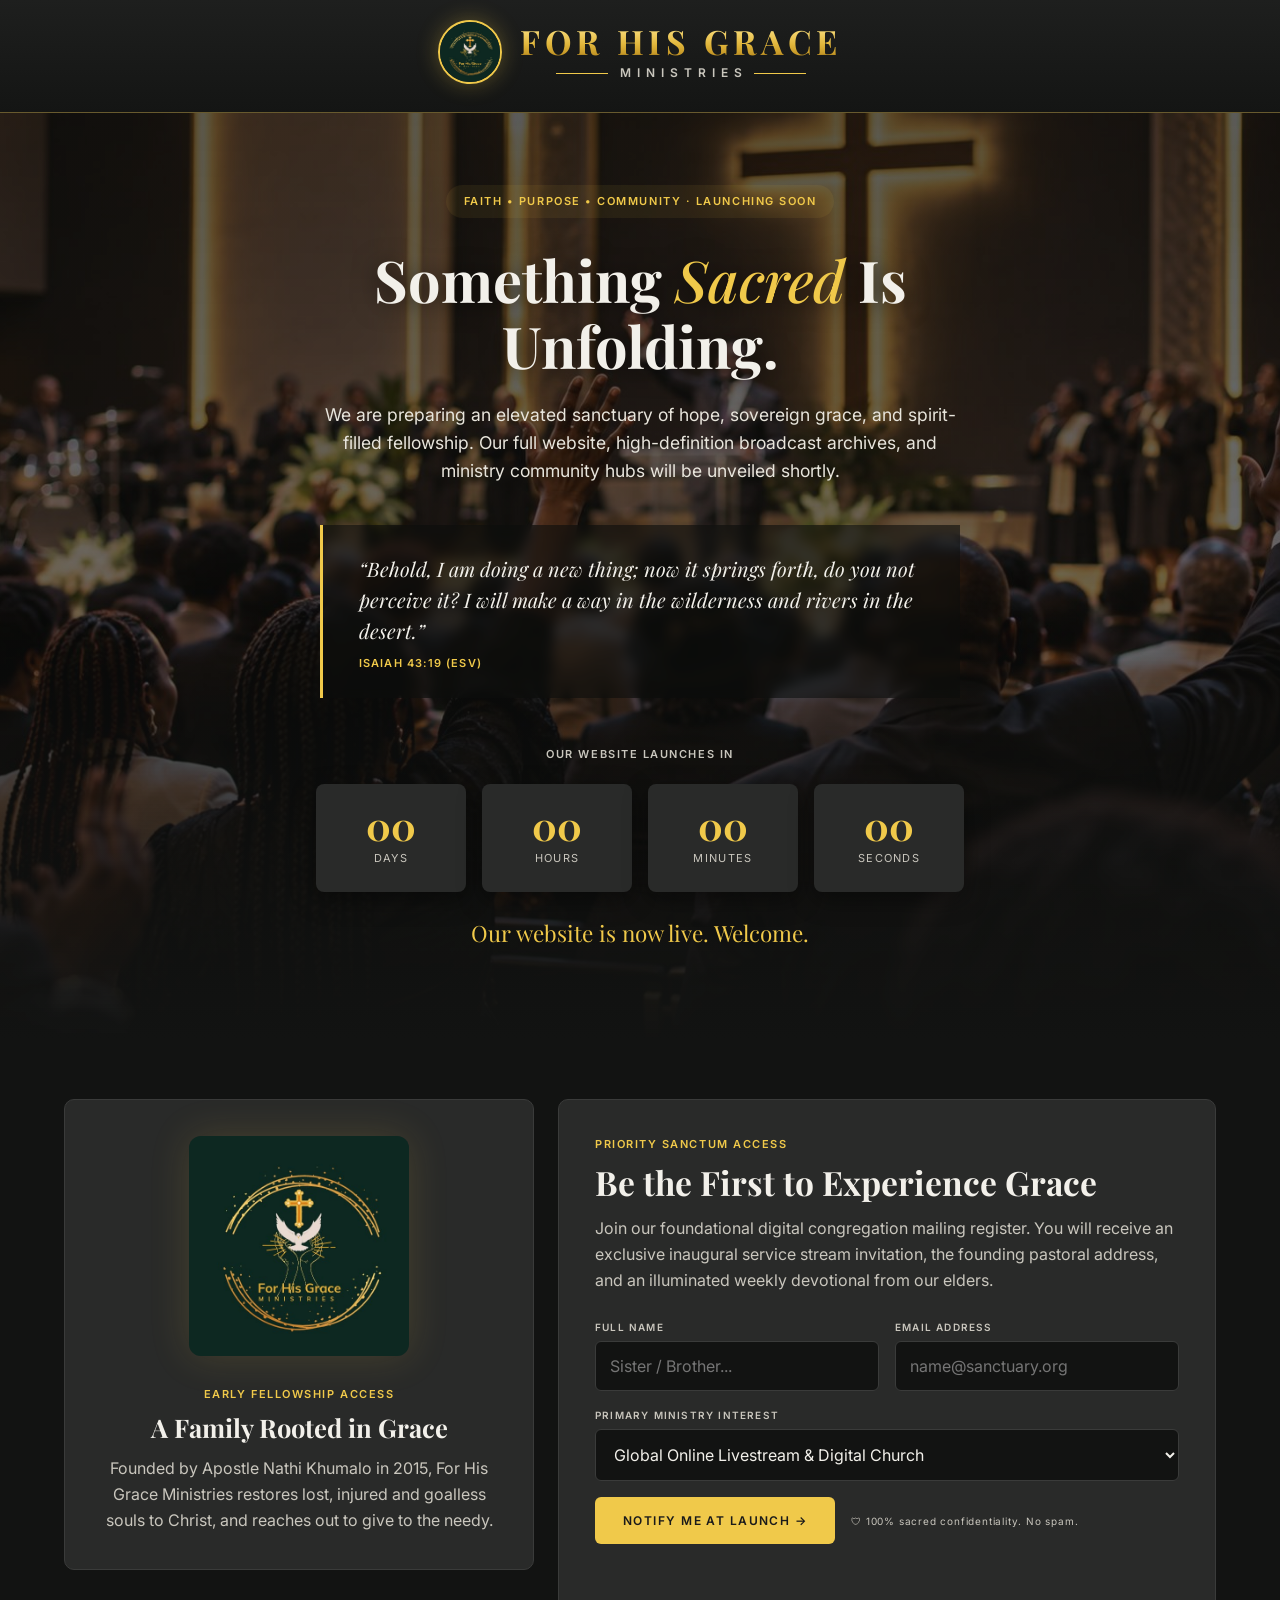
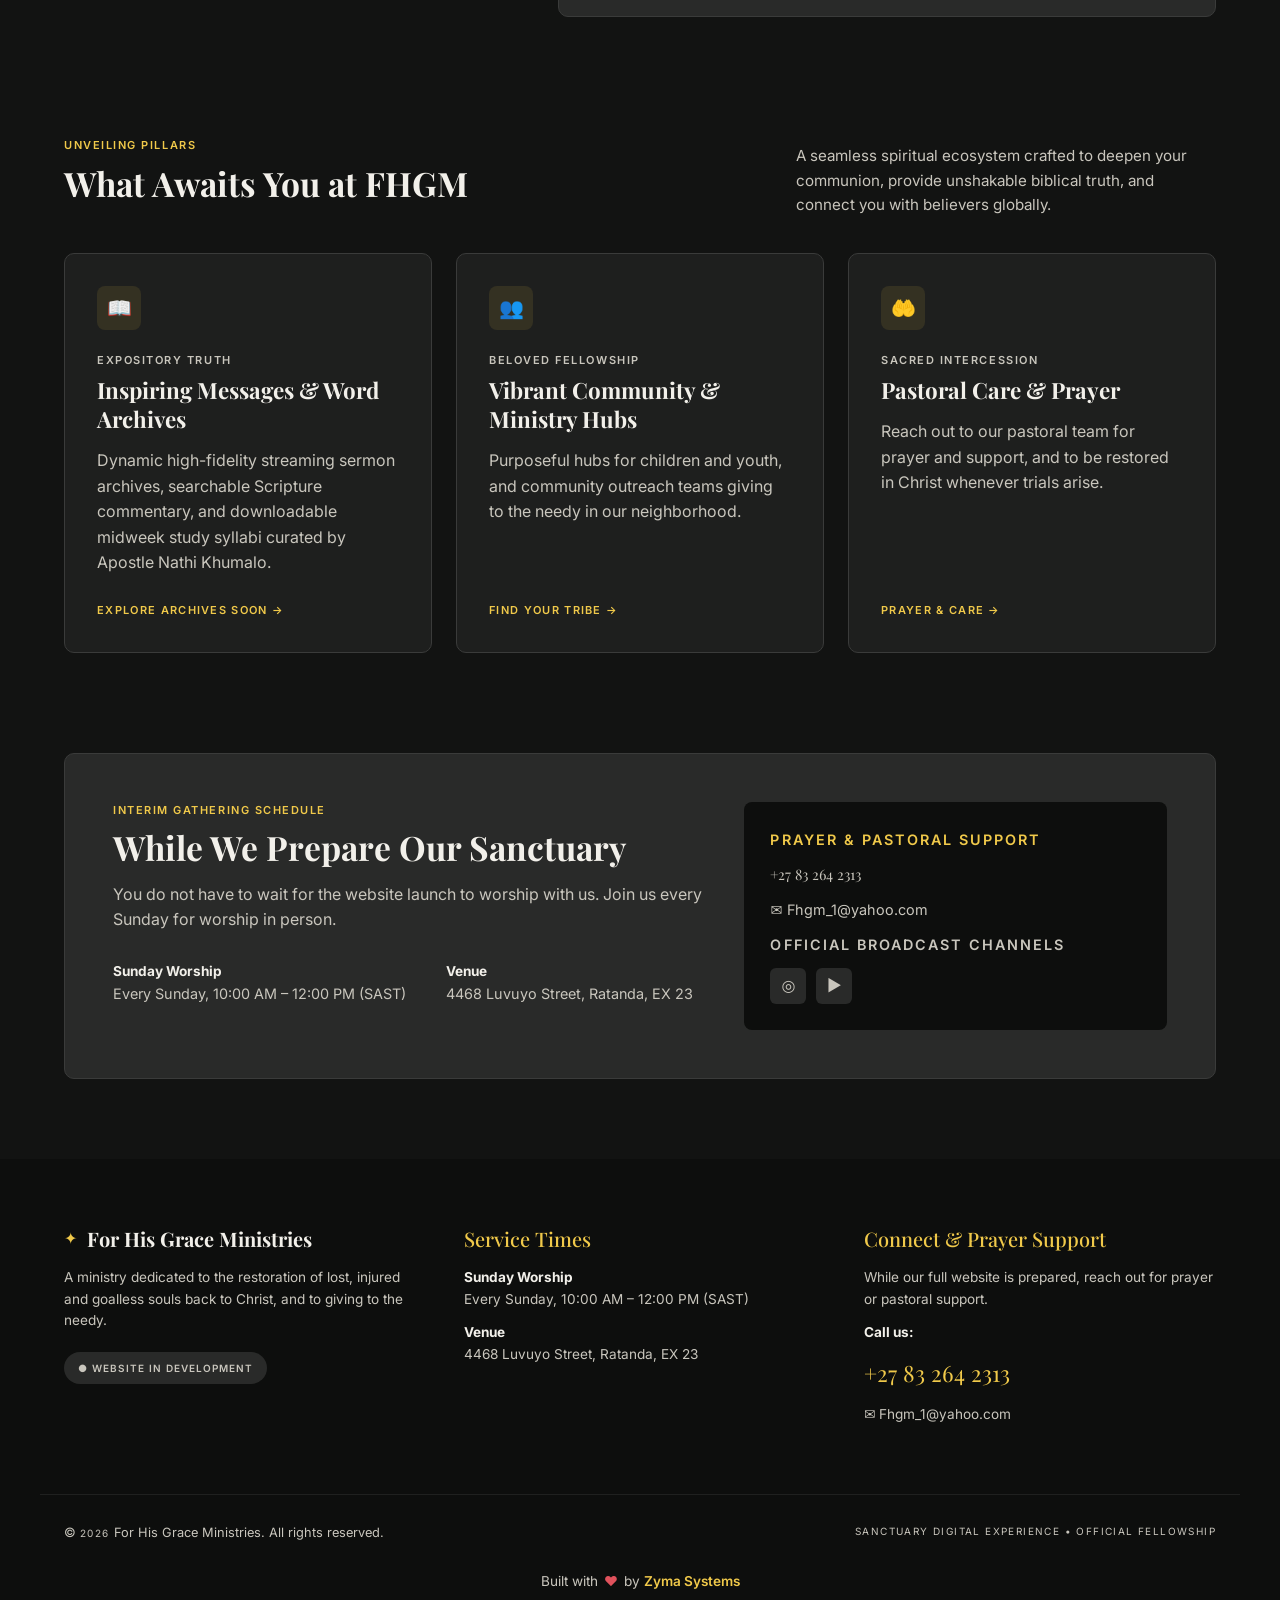
==== index.html @ dc3c29ee "first Commit: Coming Soon Page" ====
<!DOCTYPE html>
<html lang="en">
<head>
<meta charset="UTF-8">
<meta name="viewport" content="width=device-width, initial-scale=1">
<title>For His Grace Ministries | Launching Soon</title>
<link rel="preconnect" href="https://fonts.googleapis.com">
<link rel="preconnect" href="https://fonts.gstatic.com" crossorigin>
<link href="https://fonts.googleapis.com/css2?family=Inter:wght@400;500;600&family=Playfair+Display:ital,wght@0,500;0,700;1,500&display=swap" rel="stylesheet">
<script>document.documentElement.classList.add("js")</script>
<link rel="stylesheet" href="styles.css">
</head>
<body>

<header class="topbar">
  <a class="site-title" href="#" aria-label="For His Grace Ministries">
    <img class="crest" src="FHGM_Logo.jpeg" alt="">
    <span class="title-text">
      <span class="title-main">For His Grace</span>
      <span class="title-sub"><i></i><span>MINISTRIES</span><i></i></span>
    </span>
  </a>
</header>

<section class="hero">
  <div class="hero-inner">
    <p class="badge">FAITH • PURPOSE • COMMUNITY · LAUNCHING SOON</p>
    <div class="hero-main">
      <h1>Something <em>Sacred</em> Is Unfolding.</h1>
      <p class="label">OUR WEBSITE LAUNCHES IN</p>
      <div class="countdown" id="countdown" role="timer" aria-live="off">
      <div class="unit"><b id="days">00</b><span>DAYS</span></div>
      <div class="unit"><b id="hours">00</b><span>HOURS</span></div>
      <div class="unit"><b id="minutes">00</b><span>MINUTES</span></div>
      <div class="unit"><b id="seconds">00</b><span>SECONDS</span></div>
    </div>
      <p class="live-msg" id="liveMsg" hidden>Our website is now live. Welcome.</p>
    </div>
    <div class="hero-more">
      <p class="lead">We are preparing an elevated sanctuary of hope, sovereign grace, and spirit-filled fellowship. Our full website, high-definition broadcast archives, and ministry community hubs will be unveiled shortly.</p>
      <blockquote>
      “Behold, I am doing a new thing; now it springs forth, do you not perceive it? I will make a way in the wilderness and rivers in the desert.”
      <cite>ISAIAH 43:19 (ESV)</cite>
    </blockquote>
    </div>
  </div>
</section>

<main>
  <section class="signup">
    <div class="card logo-card">
      <img src="FHGM_Logo.jpeg" alt="For His Grace Ministries logo">
      <p class="label gold">EARLY FELLOWSHIP ACCESS</p>
      <h2>A Family Rooted in Grace</h2>
      <p>Founded by Apostle Nathi Khumalo in 2015, For His Grace Ministries restores lost, injured and goalless souls to Christ, and reaches out to give to the needy.</p>
    </div>

    <div class="card form-card">
      <p class="label gold">PRIORITY SANCTUM ACCESS</p>
      <h2>Be the First to Experience Grace</h2>
      <p>Join our foundational digital congregation mailing register. You will receive an exclusive inaugural service stream invitation, the founding pastoral address, and an illuminated weekly devotional from our elders.</p>
      <form id="notifyForm">
        <div class="row">
          <label>FULL NAME<input type="text" name="name" placeholder="Sister / Brother..." required></label>
          <label>EMAIL ADDRESS<input type="email" name="email" placeholder="name@sanctuary.org" required></label>
        </div>
        <label>PRIMARY MINISTRY INTEREST
          <select name="interest">
            <option>Global Online Livestream &amp; Digital Church</option>
            <option>Sermon &amp; Word Archives</option>
            <option>Community &amp; Ministry Hubs</option>
            <option>Pastoral Care &amp; Prayer</option>
          </select>
        </label>
        <div class="row actions">
          <button type="submit" class="btn">NOTIFY ME AT LAUNCH →</button>
          <small>🛡 100% sacred confidentiality. No spam.</small>
        </div>
        <p class="form-msg" id="formMsg" role="status"></p>
      </form>
    </div>
  </section>

  <section class="pillars">
    <div class="pillars-head">
      <div>
        <p class="label gold">UNVEILING PILLARS</p>
        <h2>What Awaits You at FHGM</h2>
      </div>
      <p>A seamless spiritual ecosystem crafted to deepen your communion, provide unshakable biblical truth, and connect you with believers globally.</p>
    </div>
    <div class="grid">
      <article class="card">
        <span class="icon">📖</span>
        <p class="label">EXPOSITORY TRUTH</p>
        <h3>Inspiring Messages &amp; Word Archives</h3>
        <p>Dynamic high-fidelity streaming sermon archives, searchable Scripture commentary, and downloadable midweek study syllabi curated by Apostle Nathi Khumalo.</p>
        <a href="#">EXPLORE ARCHIVES SOON →</a>
      </article>
      <article class="card">
        <span class="icon">👥</span>
        <p class="label">BELOVED FELLOWSHIP</p>
        <h3>Vibrant Community &amp; Ministry Hubs</h3>
        <p>Purposeful hubs for children and youth, and community outreach teams giving to the needy in our neighborhood.</p>
        <a href="#">FIND YOUR TRIBE →</a>
      </article>
      <article class="card">
        <span class="icon">🤲</span>
        <p class="label">SACRED INTERCESSION</p>
        <h3>Pastoral Care &amp; Prayer</h3>
        <p>Reach out to our pastoral team for prayer and support, and to be restored in Christ whenever trials arise.</p>
        <a href="#">PRAYER &amp; CARE →</a>
      </article>
    </div>
  </section>

  <section class="schedule card">
    <div>
      <p class="label gold">INTERIM GATHERING SCHEDULE</p>
      <h2>While We Prepare Our Sanctuary</h2>
      <p>You do not have to wait for the website launch to worship with us. Join us every Sunday for worship in person.</p>
      <div class="times">
        <p><strong>Sunday Worship</strong><br>Every Sunday, 10:00 AM – 12:00 PM (SAST)</p>
        <p><strong>Venue</strong><br>4468 Luvuyo Street, Ratanda, EX 23</p>
      </div>
    </div>
    <aside class="urgent">
      <p class="label gold">PRAYER &amp; PASTORAL SUPPORT</p>
      <p class="phone"><a href="tel:+27832642313">+27 83 264 2313</a></p>
      <p>✉ <a href="mailto:Fhgm_1@yahoo.com">Fhgm_1@yahoo.com</a></p>
      <p class="label">OFFICIAL BROADCAST CHANNELS</p>
      <div class="socials"><a href="https://www.instagram.com/forhisgrace_ministries" target="_blank" rel="noopener" aria-label="Instagram: Forhisgrace_ministries">◎</a><a href="https://www.youtube.com/@ForHisGraceMinistries" target="_blank" rel="noopener" aria-label="YouTube: @ForHisGraceMinistries">▶</a></div>
    </aside>
  </section>
</main>

<footer>
  <div class="foot-grid">
    <div>
      <a class="brand" href="#">✦ <span>For His Grace Ministries</span></a>
      <p>A ministry dedicated to the restoration of lost, injured and goalless souls back to Christ, and to giving to the needy.</p>
      <span class="pill">● WEBSITE IN DEVELOPMENT</span>
    </div>
    <div>
      <h4>Service Times</h4>
      <p><strong>Sunday Worship</strong><br>Every Sunday, 10:00 AM – 12:00 PM (SAST)</p>
      <p><strong>Venue</strong><br>4468 Luvuyo Street, Ratanda, EX 23</p>
    </div>
    <div>
      <h4>Connect &amp; Prayer Support</h4>
      <p>While our full website is prepared, reach out for prayer or pastoral support.</p>
      <p><strong>Call us:</strong></p>
      <p class="phone sm"><a href="tel:+27832642313">+27 83 264 2313</a></p>
      <p>✉ <a href="mailto:Fhgm_1@yahoo.com">Fhgm_1@yahoo.com</a></p>
    </div>
  </div>
  <div class="foot-bottom">
    <span>© <span id="year">2026</span> For His Grace Ministries. All rights reserved.</span>
    <span>SANCTUARY DIGITAL EXPERIENCE • OFFICIAL FELLOWSHIP</span>
  </div>
  <p class="foot-credit">Built with <span class="heart" role="img" aria-label="love">♥</span> by <a href="https://zyma.co.za" target="_blank" rel="noopener">Zyma Systems</a></p>
</footer>

<script src="script.js"></script>
</body>
</html>
---- styles.css ----
:root{
  --bg:#121312; --bg-deep:#0d0e0d; --card:#292a29; --line:#3a3b3a;
  --gold:#f0c94a; --text:#f2f0ea; --muted:#c9c6bd;
  --serif:"Playfair Display",Georgia,serif; --sans:Inter,system-ui,sans-serif;
}
*{box-sizing:border-box;margin:0;padding:0}
html{scroll-behavior:smooth;-webkit-text-size-adjust:100%}
body{background:var(--bg);color:var(--text);font-family:var(--sans);line-height:1.6;font-size:16px}
a{color:inherit;text-decoration:none}
h1,h2,h3,h4,.phone,.brand span,.countdown b{font-family:var(--serif)}
main,.foot-grid,.foot-bottom{max-width:1200px;margin:0 auto;padding-inline:24px}

.label{font-size:11px;letter-spacing:.14em;font-weight:600;color:var(--muted);text-transform:uppercase}
.label.gold{color:var(--gold)}

/* top bar */
.topbar{background:linear-gradient(#1e1f1e,#141514);padding:20px 16px;text-align:center;border-bottom:1px solid rgba(240,201,74,.35);box-shadow:0 10px 30px rgba(0,0,0,.35)}
.site-title{display:inline-flex;align-items:center;gap:18px}
.crest{width:64px;height:64px;border-radius:50%;object-fit:cover;border:2px solid var(--gold);box-shadow:0 0 22px rgba(240,201,74,.3)}
.title-text{display:flex;flex-direction:column;align-items:center;line-height:1}
.title-main{font-family:var(--serif);font-weight:700;font-size:clamp(1.25rem,4.6vw,2.1rem);letter-spacing:.14em;text-transform:uppercase;background:linear-gradient(180deg,#ffe58a,#e0b53a 60%,#b98a1e);-webkit-background-clip:text;background-clip:text;color:transparent}
.title-sub{display:flex;align-items:center;gap:12px;margin-top:9px;font-size:clamp(.6rem,2vw,.75rem);letter-spacing:.5em;font-weight:600;color:var(--muted)}
.title-sub span{margin-right:-.5em}
.title-sub i{display:block;width:clamp(18px,6vw,52px);height:1px;background:var(--gold)}
@media(max-width:400px){.crest{width:48px;height:48px}.site-title{gap:12px}}
.brand{display:inline-flex;align-items:center;gap:10px;color:var(--gold)}
.brand span{color:var(--text);font-size:20px;font-weight:700}
.brand small{font-size:10px;letter-spacing:.2em;color:var(--muted);margin-left:-4px;align-self:flex-end}

/* hero */
.hero{background:linear-gradient(180deg,rgba(13,14,13,.68) 0%,rgba(13,14,13,.6) 55%,var(--bg) 100%),url("Hero.jpg") center 30%/cover no-repeat;text-align:center}
.hero-inner{max-width:820px;margin:0 auto;padding:72px 24px 88px}
.badge{display:inline-block;font-size:11px;letter-spacing:.14em;font-weight:600;color:var(--gold);background:rgba(240,201,74,.07);padding:8px 18px;border-radius:99px}
h1{text-shadow:0 2px 24px rgba(0,0,0,.6);font-size:clamp(2.2rem,6vw,3.6rem);line-height:1.15;margin:28px 0 22px;font-weight:700}
h1 em{color:var(--gold);font-weight:500}
.lead{color:#e8e5dc;font-size:1.1rem;max-width:640px;margin:0 auto 40px}
blockquote{text-align:left;border-left:3px solid var(--gold);background:rgba(13,14,13,.6);backdrop-filter:blur(6px);padding:28px 36px;margin:0 auto 48px;font-family:var(--serif);font-style:italic;font-size:1.25rem;line-height:1.55;max-width:640px}
blockquote cite{display:block;margin-top:10px;font:600 11px var(--sans);letter-spacing:.1em;color:var(--gold)}

/* countdown */
.countdown{display:flex;justify-content:center;gap:16px;margin-top:20px;flex-wrap:wrap}
.unit{background:var(--card);border-radius:8px;width:150px;padding:22px 10px;box-shadow:0 8px 24px rgba(0,0,0,.4)}
.unit b{display:block;font-size:2.4rem;color:var(--gold);line-height:1;font-variant-numeric:tabular-nums}
.unit span{font-size:11px;letter-spacing:.12em;color:var(--muted)}
.live-msg{margin-top:24px;color:var(--gold);font-family:var(--serif);font-size:1.4rem}

/* cards */
.card{background:var(--card);border:1px solid var(--line);border-radius:10px;padding:36px}
h2{font-size:clamp(1.6rem,3.5vw,2.1rem);line-height:1.2;margin:8px 0 14px;font-weight:700}
h3{font-size:1.4rem;line-height:1.3;margin:6px 0 14px;font-weight:700}
.card p:not(.label){color:var(--muted)}

/* signup */
.signup{display:grid;grid-template-columns:5fr 7fr;gap:24px;padding:60px 0;align-items:start}
.logo-card{text-align:center}
.logo-card img{width:220px;max-width:70%;border-radius:12px;box-shadow:0 0 40px rgba(240,201,74,.15);margin-bottom:22px}
.logo-card h2{font-size:1.6rem}
form{margin-top:26px;display:grid;gap:16px}
.row{display:grid;grid-template-columns:1fr 1fr;gap:16px}
form label{font-size:10px;letter-spacing:.12em;color:var(--muted);font-weight:600;display:grid;gap:6px}
input,select{background:#121312;color:var(--text);border:1px solid var(--line);border-radius:6px;padding:14px;font:400 16px var(--sans);width:100%;min-height:48px}
input:focus,select:focus,.btn:focus-visible,a:focus-visible{outline:2px solid var(--gold);outline-offset:2px}
.actions{grid-template-columns:auto 1fr;align-items:center}
.btn{background:var(--gold);color:#1a1a1a;border:0;border-radius:6px;padding:16px 28px;font:600 12px var(--sans);letter-spacing:.12em;cursor:pointer;transition:filter .2s}
.btn:hover{filter:brightness(1.08)}
.actions small{font-size:10px;letter-spacing:.08em;color:var(--muted)}
.form-msg{min-height:1.4em;color:var(--gold)!important;font-size:.9rem}

/* pillars */
.pillars{padding:60px 0}
.pillars-head{display:flex;justify-content:space-between;gap:40px;align-items:end;margin-bottom:36px}
.pillars-head p:last-child{max-width:420px;color:var(--muted);font-size:.95rem}
.grid{display:grid;grid-template-columns:repeat(3,1fr);gap:24px}
.grid .card{display:flex;flex-direction:column;background:#1e1f1e;padding:32px}
.icon{width:44px;height:44px;display:grid;place-items:center;background:rgba(240,201,74,.1);border-radius:8px;margin-bottom:22px;font-size:20px}
.grid p:not(.label){flex:1;margin-bottom:26px}
.grid a{font-size:11px;letter-spacing:.12em;font-weight:600;color:var(--gold)}
.grid a:hover{text-decoration:underline}

/* schedule */
.schedule{display:grid;grid-template-columns:1.4fr 1fr;gap:40px;margin:40px auto 80px;padding:48px}
.times{display:flex;gap:40px;margin-top:26px;flex-wrap:wrap;font-size:.9rem}
.times strong{color:var(--text);font-size:.85rem}
.urgent{background:var(--bg-deep);border-radius:8px;padding:26px}
.phone{font-size:1.5rem;color:var(--text);margin:10px 0 6px}
.phone.sm{font-size:1.4rem;color:var(--gold)}
.urgent p{color:var(--muted);font-size:.9rem;margin-bottom:12px}
.socials{display:flex;gap:10px}
.socials a,.socials{color:var(--muted)}
.socials a{width:36px;height:36px;display:grid;place-items:center;background:var(--card);border-radius:6px;transition:color .2s}
.socials a:hover{color:var(--gold)}

/* footer */
footer{background:var(--bg-deep);padding-top:64px}
.foot-grid{display:grid;grid-template-columns:1fr 1fr 1fr;gap:48px}
.foot-grid p{color:var(--muted);font-size:.85rem;margin:12px 0}
.foot-grid strong{color:var(--text)}
.foot-grid h4{color:var(--gold);font-size:1.25rem;font-weight:500}
.pill{display:inline-block;font-size:10px;letter-spacing:.1em;font-weight:600;color:var(--muted);background:var(--card);padding:8px 14px;border-radius:99px;margin-top:8px}
.foot-bottom{display:flex;justify-content:space-between;gap:16px;flex-wrap:wrap;margin-top:56px;padding-block:28px;border-top:1px solid #1f201f;font-size:.8rem;color:var(--muted)}
.foot-bottom span:last-child{font-size:10px;letter-spacing:.14em}

/* responsive */
@media(max-width:900px){
  .signup,.schedule,.foot-grid,.grid{grid-template-columns:1fr}
  .pillars-head{flex-direction:column;align-items:start;gap:14px}
}
@media(max-width:560px){
  .row,.actions{grid-template-columns:1fr}
  .unit{width:calc(50% - 8px)}
  .card,.schedule{padding:24px}
  blockquote{padding:22px}
}
@media(prefers-reduced-motion:reduce){html{scroll-behavior:auto}*{transition:none!important}}

/* footer credit */
.foot-credit{max-width:1200px;margin:0 auto;padding:0 24px 28px;text-align:center;font-size:.85rem;color:var(--muted)}
.foot-credit .heart{color:#e0525c;margin:0 2px}
.foot-credit a{color:var(--gold);font-weight:600;border-bottom:1px solid transparent;transition:border-color .2s}
.foot-credit a:hover{border-bottom-color:var(--gold)}

/* ---- Hero layout: desktop keeps original order via flex order ---- */
.hero-inner{display:flex;flex-direction:column;align-items:center}
.hero-main,.hero-more{display:contents}
.hero .badge{order:1}.hero h1{order:2}.hero .lead{order:3}.hero blockquote{order:4}
.hero .label{order:5}.hero .countdown{order:6}.hero .live-msg{order:7}
.hero blockquote,.hero .countdown{width:100%}

/* ---- Mobile: simplified, less cluttered ---- */
@media(max-width:600px){
  body{font-size:15.5px}
  main,.foot-grid,.foot-bottom{padding-inline:20px}
  .topbar{padding:14px 12px}

  /* hero: title, one short paragraph, countdown */
  .hero{background:linear-gradient(180deg,rgba(13,14,13,.78),rgba(13,14,13,.7) 60%,var(--bg)),url("Hero.jpg") center/cover no-repeat}
  /* first screen = title + countdown; verse and the rest appear on scroll */
  .hero-inner{display:block;padding:0 20px 56px}
  .hero-main{display:flex;flex-direction:column;align-items:center;justify-content:center;min-height:calc(100vh - 80px);min-height:calc(100svh - 80px);padding:24px 0}
  .hero-main::after{order:10;content:"Scroll down \2193";margin-top:44px;font-size:11px;letter-spacing:.14em;text-transform:uppercase;color:var(--muted)}
  .hero-more{display:block;padding-top:8px}
  blockquote{background:none;backdrop-filter:none;padding:4px 0 4px 18px;font-size:1.1rem;margin:0 auto}
  .badge{display:none}
  h1{font-size:2.1rem;margin:0 0 16px}
  .lead{font-size:1rem;margin:0 auto 28px}
  .countdown{display:grid;grid-template-columns:repeat(4,1fr);gap:8px;margin-top:14px}
  .unit{width:auto;padding:16px 2px;box-shadow:none}
  .unit b{font-size:1.75rem}
  .unit span{font-size:9px;letter-spacing:.06em}

  /* sign-up: just the form (logo is already in the header) */
  .signup{padding:48px 0 32px}
  .logo-card,.form-card>.label,.form-card>p{display:none}
  .form-card{padding:24px}
  .form-card h2{margin-top:0}
  form{margin-top:16px}
  .btn{width:100%;min-height:50px}
  .actions small{text-align:center}

  /* pillars: heading + short text only */
  .pillars{padding:32px 0}
  .pillars-head{margin-bottom:24px}
  .pillars-head p:last-child{display:none}
  .grid{gap:12px}
  .grid .card{padding:22px}
  .grid .label,.grid a,.icon{display:none}
  .grid h3{margin-top:0;font-size:1.2rem}
  .grid p:not(.label){margin-bottom:0;font-size:.95rem}

  /* schedule: times and contact only */
  .schedule{padding:24px;gap:24px;margin:16px auto 48px}
  .schedule>div>.label,.schedule>div>p,.urgent .label:not(.gold){display:none}
  .schedule h2{margin-top:0}
  .times{flex-direction:column;gap:14px;margin-top:8px}
  .urgent{padding:20px}
  .urgent a{overflow-wrap:anywhere}
  .socials a{width:44px;height:44px}

  /* footer: same content as desktop, stacked */
  footer{padding-top:36px}
  .foot-grid{gap:20px}
  .foot-bottom{flex-direction:column;text-align:center;margin-top:24px;padding-block:20px}
  .foot-bottom span:last-child{font-size:9px}
  .foot-credit{padding:0 20px 24px}
}

/* ---- Motion ---- */
@keyframes fadeIn{from{opacity:0}to{opacity:1}}
@keyframes fadeUp{from{opacity:0;transform:translateY(20px)}to{opacity:1;transform:none}}
@keyframes fadeDown{from{opacity:0;transform:translateY(-14px)}to{opacity:1;transform:none}}
@keyframes tick{from{opacity:.35;transform:translateY(-5px)}to{opacity:1;transform:none}}
@keyframes cue{0%,100%{opacity:.45}50%{opacity:1}}

/* on open: header drops in, photo fades up, then title, label and countdown arrive in sequence */
.topbar{animation:fadeDown .8s cubic-bezier(.2,.7,.2,1) both}
.hero{animation:fadeIn 1.4s ease both}
.hero .badge{animation:fadeUp .8s .15s cubic-bezier(.2,.7,.2,1) both}
.hero h1{animation:fadeUp .9s .3s cubic-bezier(.2,.7,.2,1) both}
.hero .label{animation:fadeUp .9s .5s cubic-bezier(.2,.7,.2,1) both}
.unit{animation:fadeUp .8s both cubic-bezier(.2,.7,.2,1)}
.unit:nth-child(1){animation-delay:.7s}
.unit:nth-child(2){animation-delay:.8s}
.unit:nth-child(3){animation-delay:.9s}
.unit:nth-child(4){animation-delay:1s}
.hero-main::after{animation:fadeIn 1s 1.6s both,cue 2.4s 2.6s ease-in-out infinite}
.unit b.tick{animation:tick .35s ease}

/* scroll reveal (classes added by script.js) */
.js .reveal{opacity:0;transform:translateY(28px);transition:opacity .9s ease,transform .9s cubic-bezier(.2,.7,.2,1)}
.js .reveal.in{opacity:1;transform:none}

/* hover and focus feedback */
.card{transition:transform .35s ease,border-color .35s ease,box-shadow .35s ease}
.btn{transition:filter .2s,transform .25s ease,box-shadow .25s ease}
.btn:hover{transform:translateY(-2px);box-shadow:0 10px 24px rgba(240,201,74,.25)}
.btn:active{transform:translateY(0)}
input,select{transition:border-color .25s,box-shadow .25s}
input:focus,select:focus{border-color:var(--gold);box-shadow:0 0 0 3px rgba(240,201,74,.15)}
.socials a{transition:color .2s,transform .25s ease}
.socials a:hover{transform:translateY(-2px)}
.grid a{transition:letter-spacing .25s ease}
@media(hover:hover){
  .grid .card:hover{transform:translateY(-5px);border-color:rgba(240,201,74,.45);box-shadow:0 16px 36px rgba(0,0,0,.45)}
  .grid a:hover{letter-spacing:.16em;text-decoration:none}
}

@media(prefers-reduced-motion:reduce){
  *,*::before,*::after{animation:none!important;transition:none!important}
  .js .reveal{opacity:1;transform:none}
}
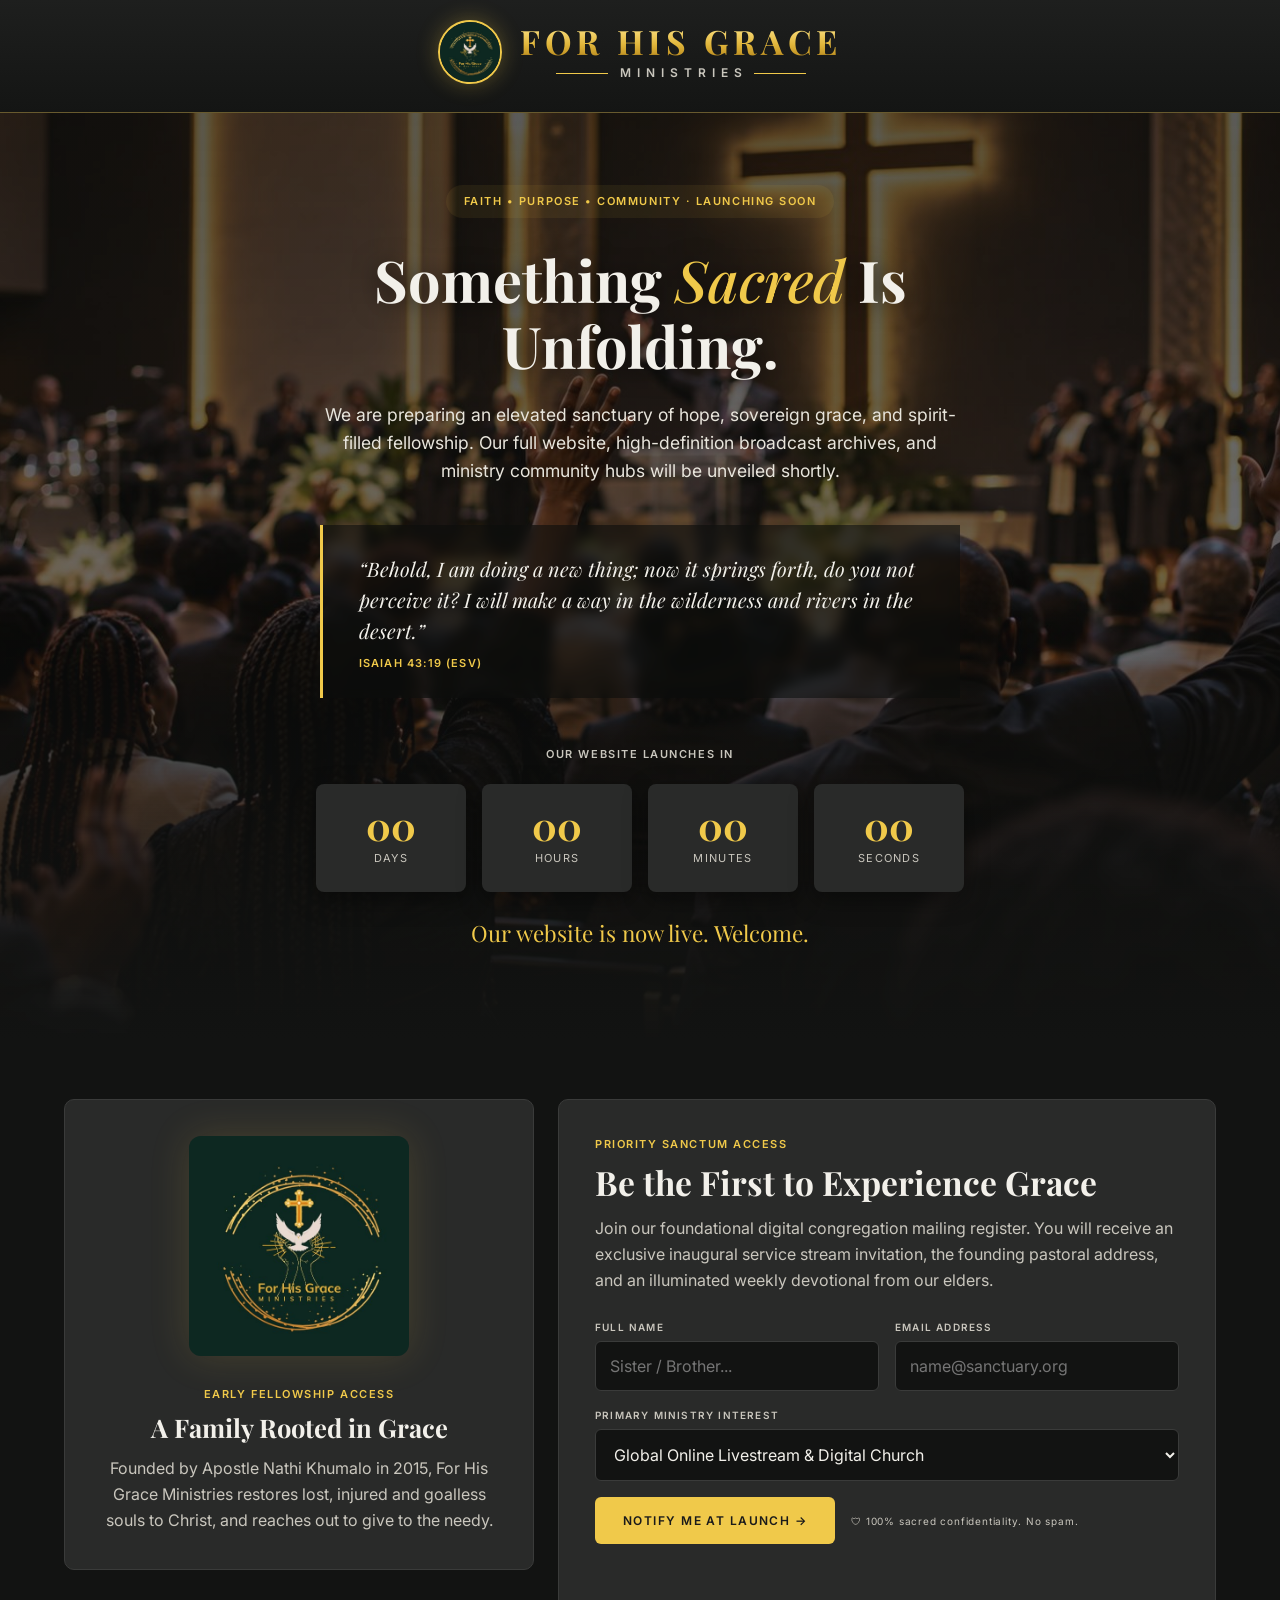
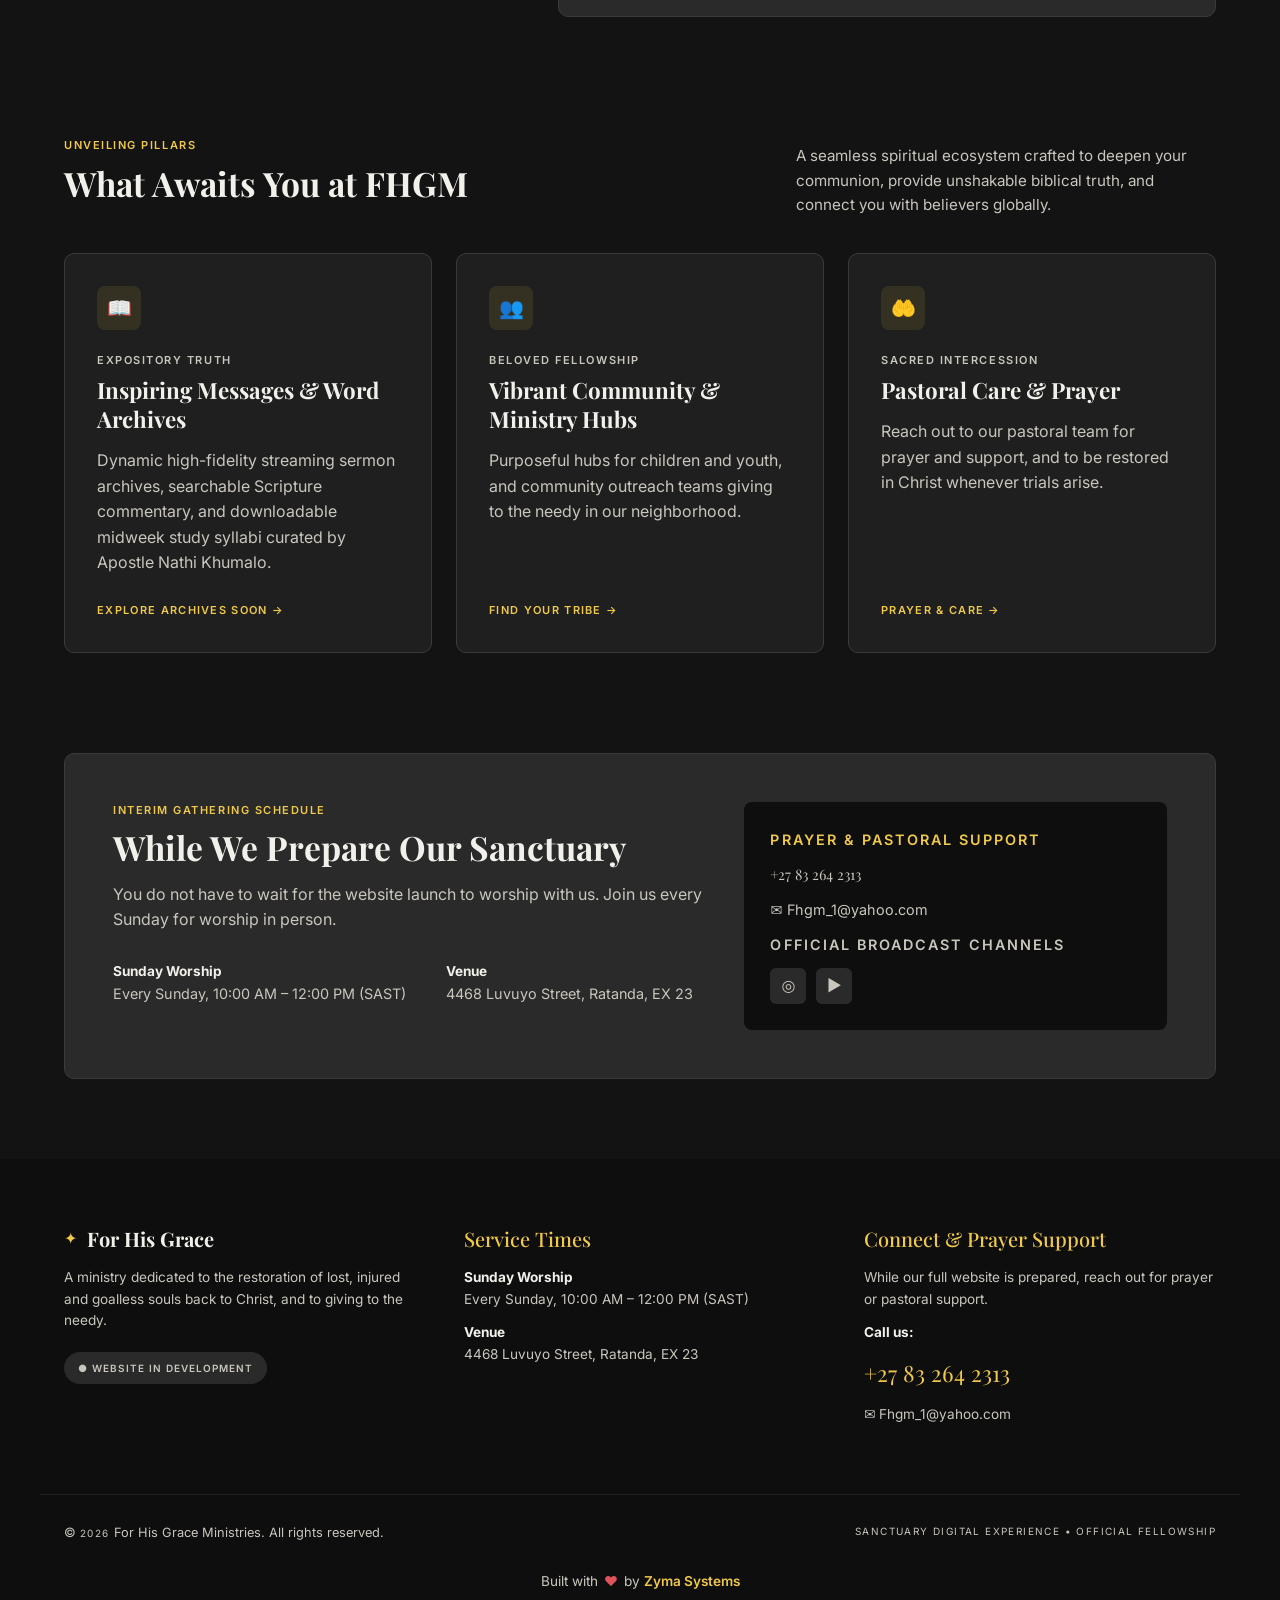
==== commit 212e3d3c: "favicons" ====
--- a/index.html
+++ b/index.html
@@ -4,6 +4,29 @@
 <meta charset="UTF-8">
 <meta name="viewport" content="width=device-width, initial-scale=1">
 <title>For His Grace Ministries | Launching Soon</title>
+<meta name="description" content="Join us every Sunday, 10:00 AM – 12:00 PM at 4468 Luvuyo Street, Ratanda. Our new website is launching soon.">
+<meta name="theme-color" content="#121312">
+
+<!-- Browser tab icon -->
+<link rel="icon" type="image/png" sizes="32x32" href="favicon-32.png">
+<link rel="icon" type="image/png" sizes="192x192" href="favicon-192.png">
+<link rel="apple-touch-icon" href="apple-touch-icon.png">
+
+<!-- Link preview (WhatsApp, Facebook, LinkedIn, etc.) -->
+<meta property="og:title" content="For His Grace Ministries | Launching Soon">
+<meta property="og:description" content="Join us every Sunday, 10:00 AM – 12:00 PM at 4468 Luvuyo Street, Ratanda. Our new website is launching soon.">
+<meta property="og:image" content="https://fhgm.co.za/og-image.jpg">
+<meta property="og:image:width" content="1200">
+<meta property="og:image:height" content="630">
+<meta property="og:image:alt" content="For His Grace Ministries logo">
+<meta property="og:url" content="https://fhgm.co.za/">
+<meta property="og:type" content="website">
+<link rel="canonical" href="https://fhgm.co.za/">
+
+<meta name="twitter:card" content="summary_large_image">
+<meta name="twitter:title" content="For His Grace Ministries | Launching Soon">
+<meta name="twitter:description" content="Join us every Sunday, 10:00 AM – 12:00 PM at 4468 Luvuyo Street, Ratanda. Our new website is launching soon.">
+<meta name="twitter:image" content="https://fhgm.co.za/og-image.jpg">
 <link rel="preconnect" href="https://fonts.googleapis.com">
 <link rel="preconnect" href="https://fonts.gstatic.com" crossorigin>
 <link href="https://fonts.googleapis.com/css2?family=Inter:wght@400;500;600&family=Playfair+Display:ital,wght@0,500;0,700;1,500&display=swap" rel="stylesheet">
@@ -137,7 +160,7 @@
 <footer>
   <div class="foot-grid">
     <div>
-      <a class="brand" href="#">✦ <span>For His Grace Ministries</span></a>
+      <a class="brand" href="#">✦ <span>For His Grace</span></a>
       <p>A ministry dedicated to the restoration of lost, injured and goalless souls back to Christ, and to giving to the needy.</p>
       <span class="pill">● WEBSITE IN DEVELOPMENT</span>
     </div>
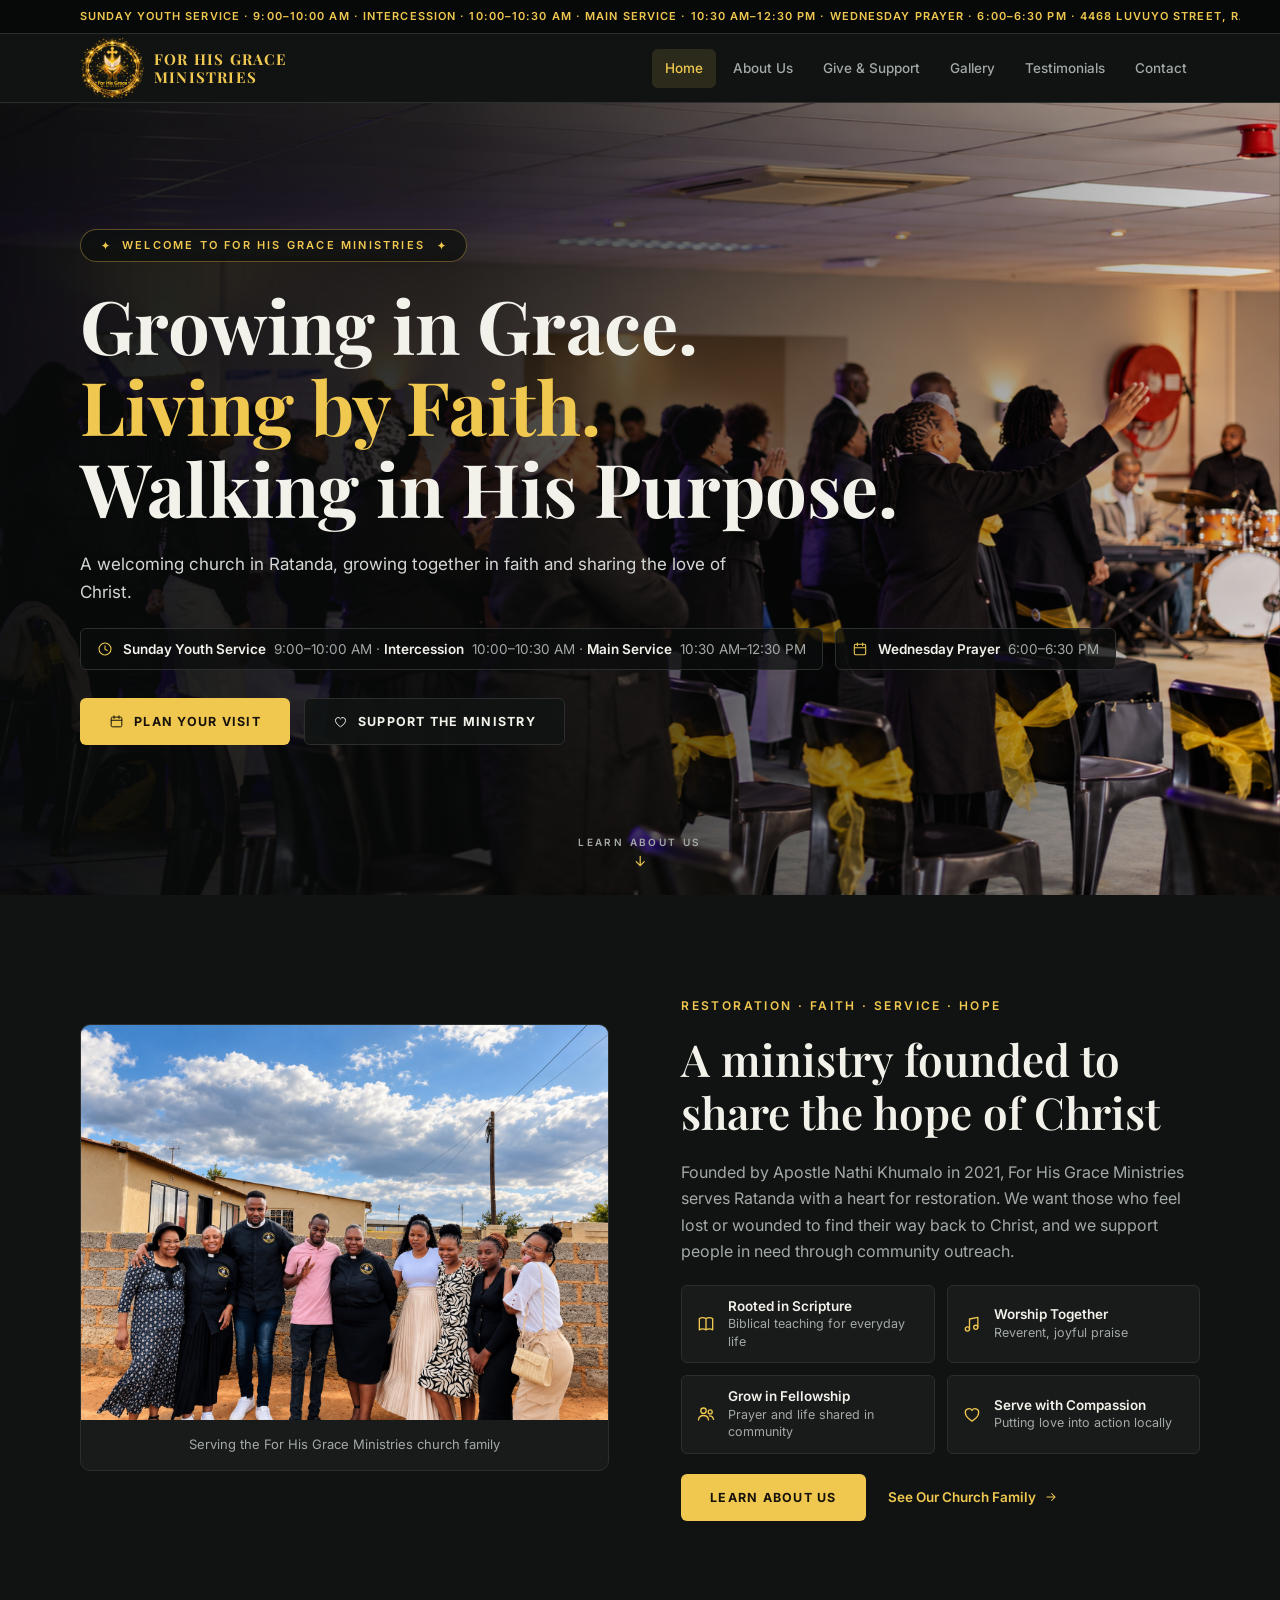
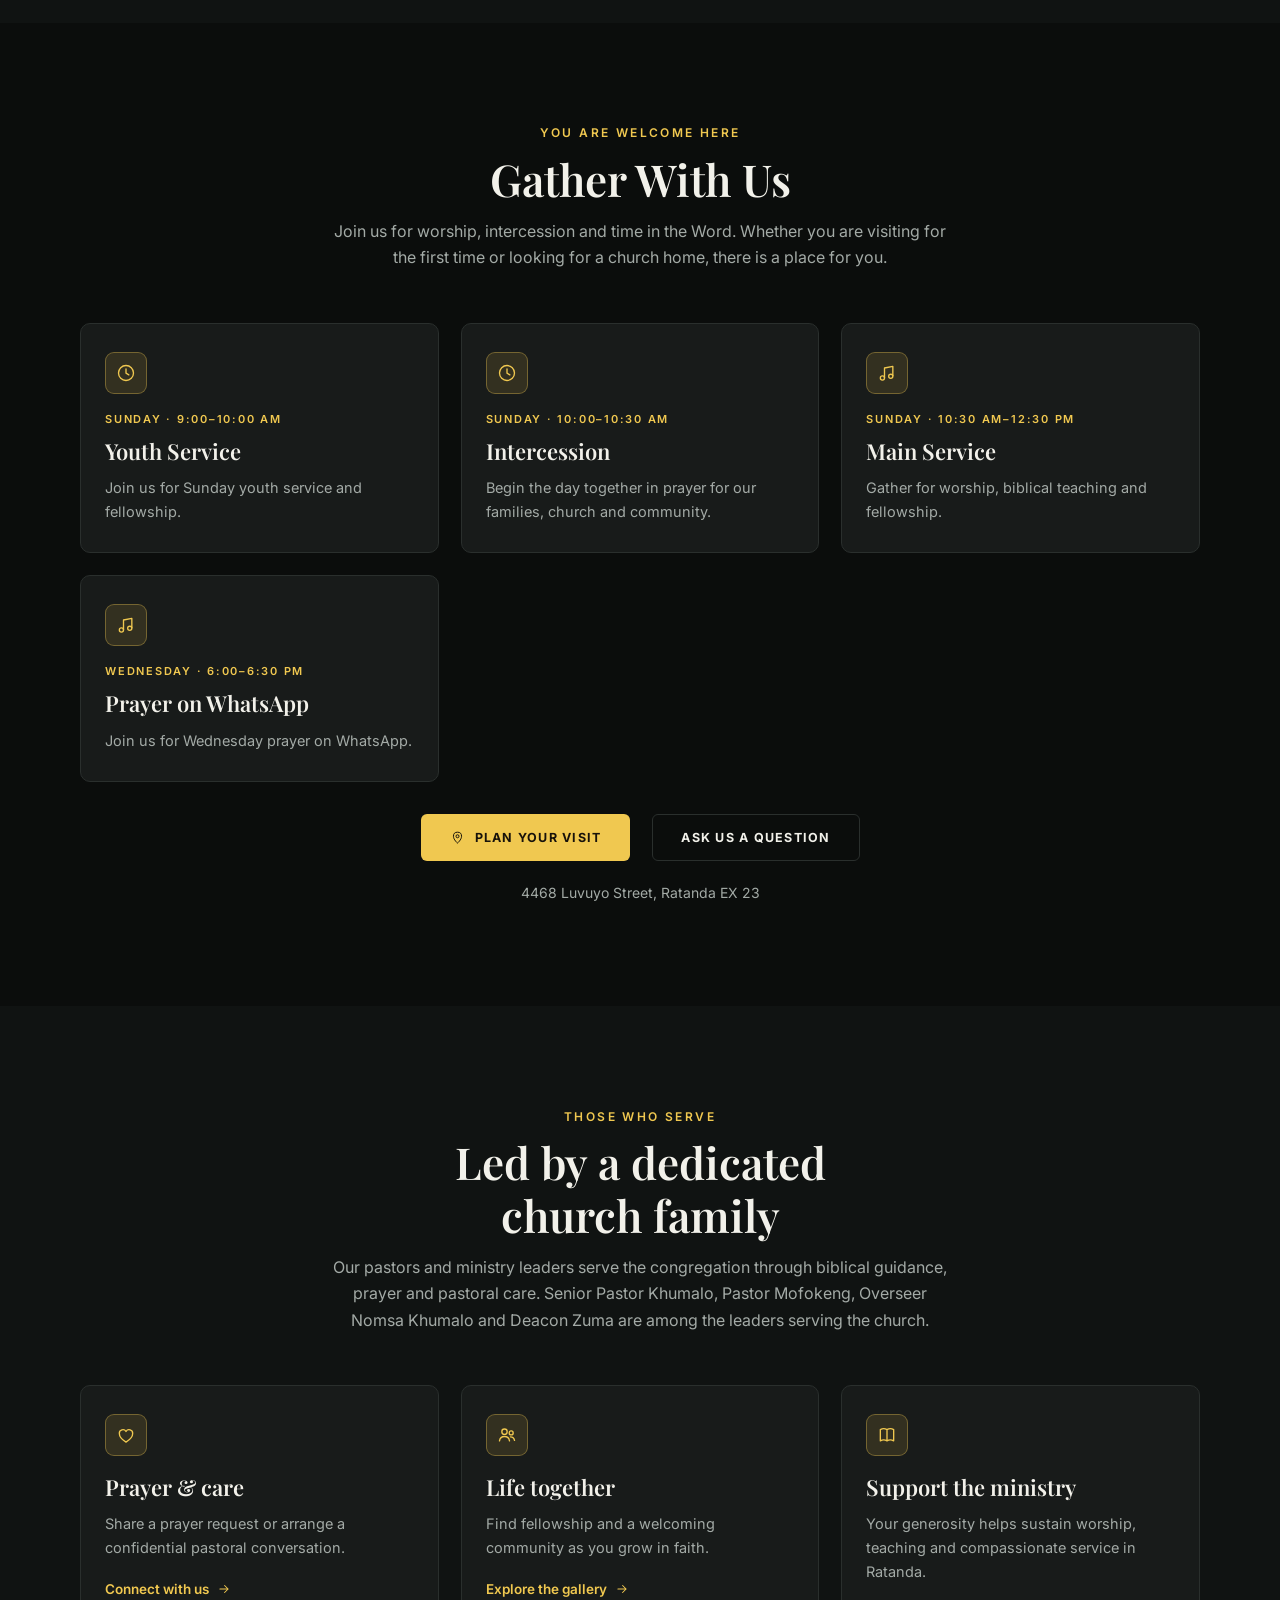
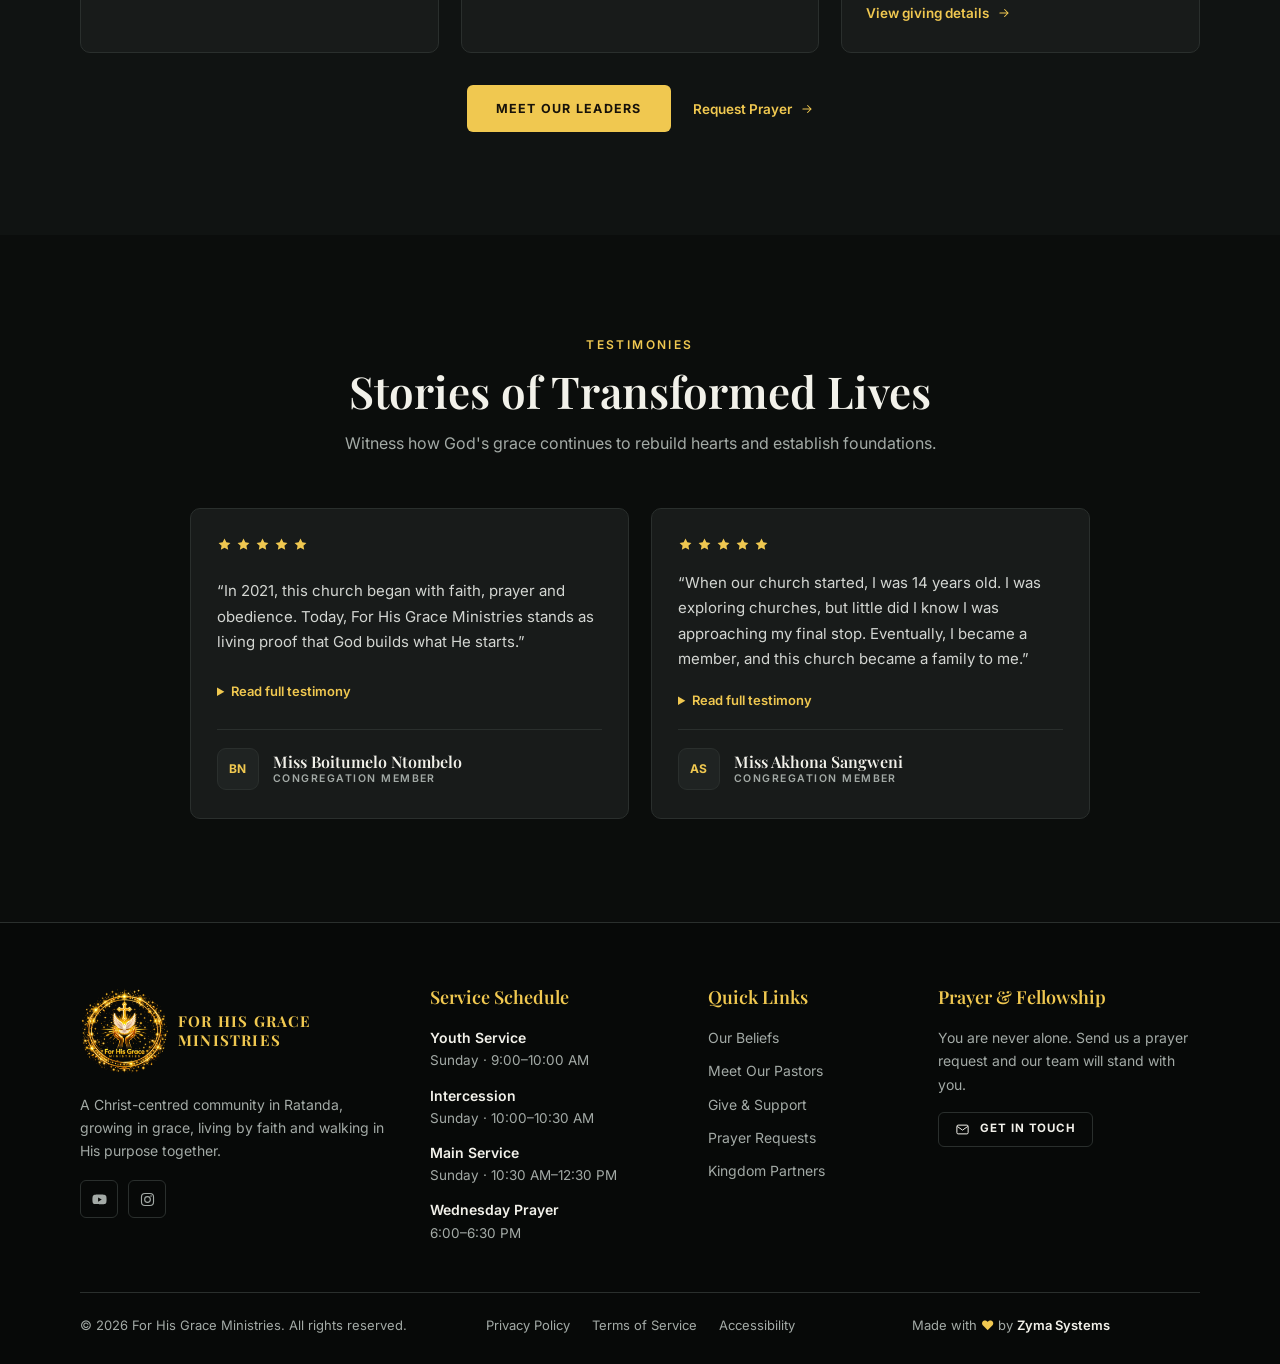
==== commit a6585a9a: "website Launch" ====
--- a/index.html
+++ b/index.html
@@ -1,189 +1,403 @@
-<!DOCTYPE html>
+<!doctype html>
 <html lang="en">
-<head>
-<meta charset="UTF-8">
-<meta name="viewport" content="width=device-width, initial-scale=1">
-<title>For His Grace Ministries | Launching Soon</title>
-<meta name="description" content="Join us every Sunday, 10:00 AM – 12:00 PM at 4468 Luvuyo Street, Ratanda. Our new website is launching soon.">
-<meta name="theme-color" content="#121312">
+  <head>
+    <meta charset="utf-8">
+    <meta name="viewport" content="width=device-width, initial-scale=1">
+    <title>For His Grace Ministries</title>
+    <meta name="description" content="Founded in 2021 by Apostle Nathi Khumalo, For His Grace Ministries shares the hope of Christ through worship, community outreach and service in Ratanda.">
+    <link rel="icon" type="image/png" sizes="32x32" href="images/favicon-32.png">
+    <link rel="icon" type="image/png" sizes="192x192" href="images/favicon-192.png">
+    <link rel="apple-touch-icon" href="images/apple-touch-icon.png">
+    <meta property="og:title" content="For His Grace Ministries | Church in Ratanda">
+    <meta property="og:description" content="Founded in 2021 by Apostle Nathi Khumalo, For His Grace Ministries shares the hope of Christ through worship, community outreach and service in Ratanda.">
+    <meta property="og:image" content="https://hisgraceministries.co.za/images/og-image.jpg">
+    <meta property="og:image:width" content="1200">
+    <meta property="og:image:height" content="630">
+    <meta property="og:image:alt" content="For His Grace Ministries logo">
+    <meta property="og:url" content="https://hisgraceministries.co.za/">
+    <meta property="og:type" content="website">
+    <link rel="canonical" href="https://hisgraceministries.co.za/">
+    <meta name="twitter:card" content="summary_large_image">
+    <meta name="twitter:title" content="For His Grace Ministries | Church in Ratanda">
+    <meta name="twitter:description" content="Founded in 2021 by Apostle Nathi Khumalo, For His Grace Ministries shares the hope of Christ through worship, community outreach and service in Ratanda.">
+    <meta name="twitter:image" content="https://hisgraceministries.co.za/images/og-image.jpg">
+    <link rel="preconnect" href="https://fonts.googleapis.com">
+    <link rel="preconnect" href="https://fonts.gstatic.com" crossorigin>
+    <link rel="stylesheet" href="https://fonts.googleapis.com/css2?family=Inter:wght@400;500;600;700&family=Playfair+Display:ital,wght@0,500;0,600;0,700;1,500&display=swap">
+    <script>document.documentElement.classList.add("js")</script>
+    <link rel="stylesheet" href="styles.css">
+  </head>
+  <body>
+    <!--
+  PLACEHOLDER CONTENT: addresses, phone numbers, times, dates, sermon titles, speaker names and
+  testimonies are samples. Replace them with your real details.
 
-<!-- Browser tab icon -->
-<link rel="icon" type="image/png" sizes="32x32" href="favicon-32.png">
-<link rel="icon" type="image/png" sizes="192x192" href="favicon-192.png">
-<link rel="apple-touch-icon" href="apple-touch-icon.png">
+  IMAGES: put your photos in the /images folder with these file names.
+    Hero.jpg   about.jpg   youth.jpg   worship.jpg   teaching.jpg
+    sermon-featured.jpg   sermon-1.jpg   sermon-2.jpg   sermon-3.jpg
+    gallery-1.jpg ... gallery-6.jpg
+  Until a file exists, its slot shows a striped placeholder with the file name.
+-->
+    <svg class="svg-sprite" aria-hidden="true" focusable="false">
 
-<!-- Link preview (WhatsApp, Facebook, LinkedIn, etc.) -->
-<meta property="og:title" content="For His Grace Ministries | Launching Soon">
-<meta property="og:description" content="Join us every Sunday, 10:00 AM – 12:00 PM at 4468 Luvuyo Street, Ratanda. Our new website is launching soon.">
-<meta property="og:image" content="https://fhgm.co.za/og-image.jpg">
-<meta property="og:image:width" content="1200">
-<meta property="og:image:height" content="630">
-<meta property="og:image:alt" content="For His Grace Ministries logo">
-<meta property="og:url" content="https://fhgm.co.za/">
-<meta property="og:type" content="website">
-<link rel="canonical" href="https://fhgm.co.za/">
-
-<meta name="twitter:card" content="summary_large_image">
-<meta name="twitter:title" content="For His Grace Ministries | Launching Soon">
-<meta name="twitter:description" content="Join us every Sunday, 10:00 AM – 12:00 PM at 4468 Luvuyo Street, Ratanda. Our new website is launching soon.">
-<meta name="twitter:image" content="https://fhgm.co.za/og-image.jpg">
-<link rel="preconnect" href="https://fonts.googleapis.com">
-<link rel="preconnect" href="https://fonts.gstatic.com" crossorigin>
-<link href="https://fonts.googleapis.com/css2?family=Inter:wght@400;500;600&family=Playfair+Display:ital,wght@0,500;0,700;1,500&display=swap" rel="stylesheet">
-<script>document.documentElement.classList.add("js")</script>
-<link rel="stylesheet" href="styles.css">
-</head>
-<body>
-
-<header class="topbar">
-  <a class="site-title" href="#" aria-label="For His Grace Ministries">
-    <img class="crest" src="FHGM_Logo.jpeg" alt="">
-    <span class="title-text">
-      <span class="title-main">For His Grace</span>
-      <span class="title-sub"><i></i><span>MINISTRIES</span><i></i></span>
-    </span>
-  </a>
-</header>
-
-<section class="hero">
-  <div class="hero-inner">
-    <p class="badge">FAITH • PURPOSE • COMMUNITY · LAUNCHING SOON</p>
-    <div class="hero-main">
-      <h1>Something <em>Sacred</em> Is Unfolding.</h1>
-      <p class="label">OUR WEBSITE LAUNCHES IN</p>
-      <div class="countdown" id="countdown" role="timer" aria-live="off">
-      <div class="unit"><b id="days">00</b><span>DAYS</span></div>
-      <div class="unit"><b id="hours">00</b><span>HOURS</span></div>
-      <div class="unit"><b id="minutes">00</b><span>MINUTES</span></div>
-      <div class="unit"><b id="seconds">00</b><span>SECONDS</span></div>
-    </div>
-      <p class="live-msg" id="liveMsg" hidden>Our website is now live. Welcome.</p>
-    </div>
-    <div class="hero-more">
-      <p class="lead">We are preparing an elevated sanctuary of hope, sovereign grace, and spirit-filled fellowship. Our full website, high-definition broadcast archives, and ministry community hubs will be unveiled shortly.</p>
-      <blockquote>
-      “Behold, I am doing a new thing; now it springs forth, do you not perceive it? I will make a way in the wilderness and rivers in the desert.”
-      <cite>ISAIAH 43:19 (ESV)</cite>
-    </blockquote>
-    </div>
-  </div>
-</section>
-
-<main>
-  <section class="signup">
-    <div class="card logo-card">
-      <img src="FHGM_Logo.jpeg" alt="For His Grace Ministries logo">
-      <p class="label gold">EARLY FELLOWSHIP ACCESS</p>
-      <h2>A Family Rooted in Grace</h2>
-      <p>Founded by Apostle Nathi Khumalo in 2015, For His Grace Ministries restores lost, injured and goalless souls to Christ, and reaches out to give to the needy.</p>
-    </div>
-
-    <div class="card form-card">
-      <p class="label gold">PRIORITY SANCTUM ACCESS</p>
-      <h2>Be the First to Experience Grace</h2>
-      <p>Join our foundational digital congregation mailing register. You will receive an exclusive inaugural service stream invitation, the founding pastoral address, and an illuminated weekly devotional from our elders.</p>
-      <form id="notifyForm">
-        <div class="row">
-          <label>FULL NAME<input type="text" name="name" placeholder="Sister / Brother..." required></label>
-          <label>EMAIL ADDRESS<input type="email" name="email" placeholder="name@sanctuary.org" required></label>
-        </div>
-        <label>PRIMARY MINISTRY INTEREST
-          <select name="interest">
-            <option>Global Online Livestream &amp; Digital Church</option>
-            <option>Sermon &amp; Word Archives</option>
-            <option>Community &amp; Ministry Hubs</option>
-            <option>Pastoral Care &amp; Prayer</option>
-          </select>
-        </label>
-        <div class="row actions">
-          <button type="submit" class="btn">NOTIFY ME AT LAUNCH →</button>
-          <small>🛡 100% sacred confidentiality. No spam.</small>
-        </div>
-        <p class="form-msg" id="formMsg" role="status"></p>
-      </form>
-    </div>
-  </section>
-
-  <section class="pillars">
-    <div class="pillars-head">
-      <div>
-        <p class="label gold">UNVEILING PILLARS</p>
-        <h2>What Awaits You at FHGM</h2>
-      </div>
-      <p>A seamless spiritual ecosystem crafted to deepen your communion, provide unshakable biblical truth, and connect you with believers globally.</p>
-    </div>
-    <div class="grid">
-      <article class="card">
-        <span class="icon">📖</span>
-        <p class="label">EXPOSITORY TRUTH</p>
-        <h3>Inspiring Messages &amp; Word Archives</h3>
-        <p>Dynamic high-fidelity streaming sermon archives, searchable Scripture commentary, and downloadable midweek study syllabi curated by Apostle Nathi Khumalo.</p>
-        <a href="#">EXPLORE ARCHIVES SOON →</a>
-      </article>
-      <article class="card">
-        <span class="icon">👥</span>
-        <p class="label">BELOVED FELLOWSHIP</p>
-        <h3>Vibrant Community &amp; Ministry Hubs</h3>
-        <p>Purposeful hubs for children and youth, and community outreach teams giving to the needy in our neighborhood.</p>
-        <a href="#">FIND YOUR TRIBE →</a>
-      </article>
-      <article class="card">
-        <span class="icon">🤲</span>
-        <p class="label">SACRED INTERCESSION</p>
-        <h3>Pastoral Care &amp; Prayer</h3>
-        <p>Reach out to our pastoral team for prayer and support, and to be restored in Christ whenever trials arise.</p>
-        <a href="#">PRAYER &amp; CARE →</a>
-      </article>
-    </div>
-  </section>
-
-  <section class="schedule card">
-    <div>
-      <p class="label gold">INTERIM GATHERING SCHEDULE</p>
-      <h2>While We Prepare Our Sanctuary</h2>
-      <p>You do not have to wait for the website launch to worship with us. Join us every Sunday for worship in person.</p>
-      <div class="times">
-        <p><strong>Sunday Worship</strong><br>Every Sunday, 10:00 AM – 12:00 PM (SAST)</p>
-        <p><strong>Venue</strong><br>4468 Luvuyo Street, Ratanda, EX 23</p>
+      <symbol id="i-cross" viewBox="0 0 24 24"><path fill="currentColor" d="M10.5 2h3v6.5H20v3h-6.5V22h-3V11.5H4v-3h6.5z"/></symbol>
+      <symbol id="i-check" viewBox="0 0 24 24"><path d="M5 12.5l4.2 4.2L19 7" fill="none" stroke="currentColor" stroke-width="2" stroke-linecap="round" stroke-linejoin="round"/></symbol>
+      <symbol id="i-book" viewBox="0 0 24 24"><path d="M4 5.5C6.5 4 9.5 4 12 5.5c2.5-1.5 5.5-1.5 8 0V19c-2.5-1.5-5.5-1.5-8 0-2.5-1.5-5.5-1.5-8 0zM12 5.5V19" fill="none" stroke="currentColor" stroke-width="1.6" stroke-linejoin="round"/></symbol>
+      <symbol id="i-people" viewBox="0 0 24 24"><circle cx="9" cy="8" r="3.2" fill="none" stroke="currentColor" stroke-width="1.6"/><circle cx="17" cy="9.5" r="2.4" fill="none" stroke="currentColor" stroke-width="1.6"/><path d="M3 19c.5-3.4 3-5.2 6-5.2s5.5 1.8 6 5.2M16 14.2c2.6 0 4.5 1.4 5 4.3" fill="none" stroke="currentColor" stroke-width="1.6" stroke-linecap="round"/></symbol>
+      <symbol id="i-heart" viewBox="0 0 24 24"><path d="M12 20.5s-8-4.7-8-10.2A4.3 4.3 0 0 1 12 7.8a4.3 4.3 0 0 1 8 2.5c0 5.5-8 10.2-8 10.2z" fill="none" stroke="currentColor" stroke-width="1.6" stroke-linejoin="round"/></symbol>
+      <symbol id="i-music" viewBox="0 0 24 24"><path d="M9 18V6l10-2v12" fill="none" stroke="currentColor" stroke-width="1.6" stroke-linejoin="round"/><circle cx="6.5" cy="18" r="2.5" fill="none" stroke="currentColor" stroke-width="1.6"/><circle cx="16.5" cy="16" r="2.5" fill="none" stroke="currentColor" stroke-width="1.6"/></symbol>
+      <symbol id="i-notes" viewBox="0 0 24 24"><path d="M6 3h8l4 4v14H6zM14 3v4h4M9 12h6M9 16h6" fill="none" stroke="currentColor" stroke-width="1.6" stroke-linejoin="round" stroke-linecap="round"/></symbol>
+      <symbol id="i-pin" viewBox="0 0 24 24"><path d="M12 21s-6.5-5.6-6.5-11a6.5 6.5 0 0 1 13 0c0 5.4-6.5 11-6.5 11z" fill="none" stroke="currentColor" stroke-width="1.6"/><circle cx="12" cy="10" r="2.4" fill="none" stroke="currentColor" stroke-width="1.6"/></symbol>
+      <symbol id="i-clock" viewBox="0 0 24 24"><circle cx="12" cy="12" r="9" fill="none" stroke="currentColor" stroke-width="1.6"/><path d="M12 7v5.2l3.4 2" fill="none" stroke="currentColor" stroke-width="1.6" stroke-linecap="round"/></symbol>
+      <symbol id="i-calendar" viewBox="0 0 24 24"><rect x="3.5" y="5" width="17" height="15.5" rx="2" fill="none" stroke="currentColor" stroke-width="1.6"/><path d="M3.5 10h17M8 3v4M16 3v4" fill="none" stroke="currentColor" stroke-width="1.6" stroke-linecap="round"/></symbol>
+      <symbol id="i-phone" viewBox="0 0 24 24"><path d="M5 4h4l1.5 4-2.2 1.4a11 11 0 0 0 5.3 5.3L15 12.5l4 1.5v4a2 2 0 0 1-2 2A13 13 0 0 1 3 6a2 2 0 0 1 2-2z" fill="none" stroke="currentColor" stroke-width="1.6" stroke-linejoin="round"/></symbol>
+      <symbol id="i-mail" viewBox="0 0 24 24"><rect x="3" y="5" width="18" height="14" rx="2" fill="none" stroke="currentColor" stroke-width="1.6"/><path d="M3.5 7l8.5 6 8.5-6" fill="none" stroke="currentColor" stroke-width="1.6" stroke-linejoin="round"/></symbol>
+      <symbol id="i-play" viewBox="0 0 24 24"><path fill="currentColor" d="M7 4.5v15l13-7.5z"/></symbol>
+      <symbol id="i-audio" viewBox="0 0 24 24"><path d="M4 14v-2a8 8 0 0 1 16 0v2" fill="none" stroke="currentColor" stroke-width="1.6" stroke-linecap="round"/><rect x="3" y="14" width="4.5" height="6.5" rx="1.5" fill="none" stroke="currentColor" stroke-width="1.6"/><rect x="16.5" y="14" width="4.5" height="6.5" rx="1.5" fill="none" stroke="currentColor" stroke-width="1.6"/></symbol>
+      <symbol id="i-share" viewBox="0 0 24 24"><circle cx="6" cy="12" r="2.5" fill="none" stroke="currentColor" stroke-width="1.6"/><circle cx="18" cy="6" r="2.5" fill="none" stroke="currentColor" stroke-width="1.6"/><circle cx="18" cy="18" r="2.5" fill="none" stroke="currentColor" stroke-width="1.6"/><path d="M8.2 10.8l7.6-3.6M8.2 13.2l7.6 3.6" fill="none" stroke="currentColor" stroke-width="1.6"/></symbol>
+      <symbol id="i-send" viewBox="0 0 24 24"><path d="M21 3L10 14M21 3l-7 18-4-7-7-4z" fill="none" stroke="currentColor" stroke-width="1.6" stroke-linejoin="round" stroke-linecap="round"/></symbol>
+      <symbol id="i-arrow" viewBox="0 0 24 24"><path d="M5 12h14M13 6l6 6-6 6" fill="none" stroke="currentColor" stroke-width="1.8" stroke-linecap="round" stroke-linejoin="round"/></symbol>
+      <symbol id="i-down" viewBox="0 0 24 24"><path d="M12 5v14M6 13l6 6 6-6" fill="none" stroke="currentColor" stroke-width="1.8" stroke-linecap="round" stroke-linejoin="round"/></symbol>
+      <symbol id="i-quote" viewBox="0 0 24 24"><path fill="currentColor" d="M4 17.5V13c0-4 2-6.700 6-7.500l.6 1.700C8.700 7.800 8 9 8 10.500h3V17.500zM13.500 17.500V13c0-4 2-6.700 6-7.500l.6 1.700c-1.900.6-2.600 1.800-2.600 3.300h3v7z"/></symbol>
+      <symbol id="i-star" viewBox="0 0 24 24"><path fill="currentColor" d="M12 2.500l2.900 6 6.600.9-4.800 4.600 1.200 6.500L12 17.300 6.100 20.500l1.200-6.500L2.500 9.400l6.600-.9z"/></symbol>
+      <symbol id="i-spark" viewBox="0 0 24 24"><path fill="currentColor" d="M12 1c.7 6.200 4.800 10.300 11 11-6.200.7-10.300 4.800-11 11-.7-6.200-4.800-10.300-11-11 6.200-.7 10.300-4.800 11-11z"/></symbol>
+      <symbol id="i-fb" viewBox="0 0 24 24"><path fill="currentColor" d="M13.500 21v-8h2.700l.5-3.200h-3.200V7.800c0-.9.400-1.700 1.800-1.700h1.500V3.300S15.500 3 14.300 3C11.800 3 10.300 4.500 10.300 7.200v2.600H7.500V13h2.800v8z"/></symbol>
+      <symbol id="i-yt" viewBox="0 0 24 24"><path fill="currentColor" d="M21.500 7.300a2.500 2.500 0 0 0-1.800-1.800C18.100 5 12 5 12 5s-6.100 0-7.700.5A2.500 2.500 0 0 0 2.500 7.300C2 8.900 2 12 2 12s0 3.100.5 4.700a2.500 2.500 0 0 0 1.800 1.800C5.900 19 12 19 12 19s6.100 0 7.700-.5a2.500 2.500 0 0 0 1.800-1.800C22 15.100 22 12 22 12s0-3.100-.5-4.700zM10 15V9l5.200 3z"/></symbol>
+      <symbol id="i-ig" viewBox="0 0 24 24"><rect x="3.500" y="3.500" width="17" height="17" rx="5" fill="none" stroke="currentColor" stroke-width="1.6"/><circle cx="12" cy="12" r="4" fill="none" stroke="currentColor" stroke-width="1.6"/><circle cx="17" cy="7" r="1.100" fill="currentColor"/></symbol>
+    </svg>
+    <a class="skip" href="#main">Skip to content</a>
+    <div class="announce">
+      <div class="wrap">
+        <div class="announce-track">
+          <span class="a-left">Sunday Youth Service · 9:00–10:00 AM · Intercession · 10:00–10:30 AM · Main Service · 10:30 AM–12:30 PM · Wednesday Prayer · 6:00–6:30 PM · 4468 Luvuyo Street, Ratanda EX 23</span>
+          <span class="a-left" aria-hidden="true">Sunday Youth Service · 9:00–10:00 AM · Intercession · 10:00–10:30 AM · Main Service · 10:30 AM–12:30 PM · Wednesday Prayer · 6:00–6:30 PM · 4468 Luvuyo Street, Ratanda EX 23</span>
+        </div>
       </div>
     </div>
-    <aside class="urgent">
-      <p class="label gold">PRAYER &amp; PASTORAL SUPPORT</p>
-      <p class="phone"><a href="tel:+27832642313">+27 83 264 2313</a></p>
-      <p>✉ <a href="mailto:Fhgm_1@yahoo.com">Fhgm_1@yahoo.com</a></p>
-      <p class="label">OFFICIAL BROADCAST CHANNELS</p>
-      <div class="socials"><a href="https://www.instagram.com/forhisgrace_ministries" target="_blank" rel="noopener" aria-label="Instagram: Forhisgrace_ministries">◎</a><a href="https://www.youtube.com/@ForHisGraceMinistries" target="_blank" rel="noopener" aria-label="YouTube: @ForHisGraceMinistries">▶</a></div>
-    </aside>
-  </section>
-</main>
-
-<footer>
-  <div class="foot-grid">
-    <div>
-      <a class="brand" href="#">✦ <span>For His Grace</span></a>
-      <p>A ministry dedicated to the restoration of lost, injured and goalless souls back to Christ, and to giving to the needy.</p>
-      <span class="pill">● WEBSITE IN DEVELOPMENT</span>
-    </div>
-    <div>
-      <h4>Service Times</h4>
-      <p><strong>Sunday Worship</strong><br>Every Sunday, 10:00 AM – 12:00 PM (SAST)</p>
-      <p><strong>Venue</strong><br>4468 Luvuyo Street, Ratanda, EX 23</p>
-    </div>
-    <div>
-      <h4>Connect &amp; Prayer Support</h4>
-      <p>While our full website is prepared, reach out for prayer or pastoral support.</p>
-      <p><strong>Call us:</strong></p>
-      <p class="phone sm"><a href="tel:+27832642313">+27 83 264 2313</a></p>
-      <p>✉ <a href="mailto:Fhgm_1@yahoo.com">Fhgm_1@yahoo.com</a></p>
-    </div>
-  </div>
-  <div class="foot-bottom">
-    <span>© <span id="year">2026</span> For His Grace Ministries. All rights reserved.</span>
-    <span>SANCTUARY DIGITAL EXPERIENCE • OFFICIAL FELLOWSHIP</span>
-  </div>
-  <p class="foot-credit">Built with <span class="heart" role="img" aria-label="love">♥</span> by <a href="https://zyma.co.za" target="_blank" rel="noopener">Zyma Systems</a></p>
-</footer>
-
-<script src="script.js"></script>
-</body>
-</html>
+    <header class="top">
+      <div class="wrap">
+        <a class="brand" href="#top" aria-label="For His Grace Ministries, home">
+          <img class="brand-logo" src="images/Logo_No%20Background.png" alt="For His Grace Ministries">
+          <span class="brand-name">FOR HIS GRACE MINISTRIES</span>
+        </a>
+        <nav id="nav" aria-label="Main">
+          <ul>
+            <li>
+              <a href="index.html" data-page="home" class="active">Home</a>
+            </li>
+            <li>
+              <a href="about.html" data-page="about">About Us</a>
+            </li>
+            <li>
+              <a href="giving.html" data-page="giving">Give &amp; Support</a>
+            </li>
+            <li>
+              <a href="gallery.html" data-page="gallery">Gallery</a>
+            </li>
+            <li>
+              <a href="#stories">Testimonials</a>
+            </li>
+            <li>
+              <a href="contact.html" data-page="contact">Contact</a>
+            </li>
+          </ul>
+        </nav>
+        <button class="menu-btn" id="menuBtn" type="button" aria-label="Open menu" aria-expanded="false" aria-controls="nav"><span></span></button>
+      </div>
+    </header>
+    <main id="main">
+      <!-- HERO: your photo with one flat tint (change --hero-tint in styles.css). -->
+      <section class="hero" id="top">
+        <figure class="img hero-bg" data-file="images/Hero.jpg">
+          <img src="images/Hero.png" alt="" fetchpriority="high">
+        </figure>
+        <div class="hero-tint" aria-hidden="true">
+        </div>
+        <div class="wrap hero-inner">
+          <p class="hero-tag">
+            <svg><use href="#i-spark"/></svg>Welcome to For His Grace Ministries<svg><use href="#i-spark"/></svg>
+          </p>
+          <h1>
+            <span class="hero-heading-desktop">Growing in Grace. <em>Living by Faith.</em><br>Walking in His Purpose.</span>
+            <span class="hero-heading-mobile">Growing in Grace.<br><em>Living by Faith.</em></span>
+          </h1>
+          <p class="hero-lead">
+            A welcoming church in Ratanda, growing together in faith and sharing the love of Christ.
+          </p>
+          <ul class="hero-meta">
+            <li>
+              <svg><use href="#i-clock"/></svg><span><b>Sunday Youth Service</b> 9:00–10:00 AM · <b>Intercession</b> 10:00–10:30 AM · <b>Main Service</b> 10:30 AM–12:30 PM</span>
+            </li>
+            <li class="hero-meta-secondary">
+              <svg><use href="#i-calendar"/></svg><span><b>Wednesday Prayer</b> 6:00–6:30 PM</span>
+            </li>
+          </ul>
+          <ul class="hero-mobile-meta">
+            <li><b>Youth Service</b><span>Sunday · 9:00–10:00 AM</span></li>
+            <li><b>Intercession</b><span>Sunday · 10:00–10:30 AM</span></li>
+            <li><b>Main Service</b><span>Sunday · 10:30 AM–12:30 PM</span></li>
+            <li><b>Prayer</b><span>Wednesday · 6:00–6:30 PM</span></li>
+          </ul>
+          <div class="btn-row">
+            <a class="btn btn-gold" href="contact.html"><svg><use href="#i-calendar"/></svg>Plan Your Visit</a>
+            <a class="btn btn-dark hero-support" href="giving.html"><svg><use href="#i-heart"/></svg>Support the Ministry</a>
+          </div>
+          <a class="link-gold hero-mobile-story" href="about.html">Discover Our Story <svg><use href="#i-arrow"/></svg></a>
+        </div>
+        <a class="scroll" href="about.html" aria-label="Learn about us"><span>Learn about us</span><svg><use href="#i-down"/></svg></a>
+      </section>
+      <section class="section bg2" id="welcome">
+        <div class="wrap split">
+          <figure class="leadership-group">
+            <img src="images/Church%20leadership.jpeg" alt="The leadership team of For His Grace Ministries" loading="lazy">
+            <figcaption class="leadership-caption">Serving the For His Grace Ministries church family</figcaption>
+          </figure>
+          <div class="stack">
+            <p class="eyebrow">Restoration · Faith · Service · Hope</p>
+            <h2>A ministry founded to share the hope of Christ</h2>
+            <p class="muted">
+              Founded by Apostle Nathi Khumalo in 2021, For His Grace Ministries serves Ratanda with a heart for restoration. We want those who feel lost or wounded to find their way back to Christ, and we support people in need through community outreach.
+            </p>
+            <div class="mini-grid">
+              <div class="mini">
+                <svg><use href="#i-book"/></svg>
+                <div><b>Rooted in Scripture</b><span>Biblical teaching for everyday life</span></div>
+              </div>
+              <div class="mini">
+                <svg><use href="#i-music"/></svg>
+                <div><b>Worship Together</b><span>Reverent, joyful praise</span></div>
+              </div>
+              <div class="mini">
+                <svg><use href="#i-people"/></svg>
+                <div><b>Grow in Fellowship</b><span>Prayer and life shared in community</span></div>
+              </div>
+              <div class="mini">
+                <svg><use href="#i-heart"/></svg>
+                <div><b>Serve with Compassion</b><span>Putting love into action locally</span></div>
+              </div>
+            </div>
+            <div class="btn-row center-y">
+              <a class="btn btn-gold" href="about.html">Learn About Us</a>
+              <a class="link-gold" href="gallery.html">See Our Church Family <svg><use href="#i-arrow"/></svg></a>
+            </div>
+          </div>
+        </div>
+      </section>
+      <section class="section" id="visit">
+        <div class="wrap">
+          <header class="sec-head center">
+            <p class="eyebrow">You are welcome here</p>
+            <h2>Gather With Us</h2>
+            <p class="muted">
+              Join us for worship, intercession and time in the Word. Whether you are visiting for the first time or looking for a church home, there is a place for you.
+            </p>
+          </header>
+          <div class="grid3">
+            <article class="pillar">
+              <span class="sq"><svg><use href="#i-clock"/></svg></span>
+              <p class="eyebrow sm">Sunday · 9:00–10:00 AM</p>
+              <h3>Youth Service</h3>
+              <p class="muted">Join us for Sunday youth service and fellowship.</p>
+            </article>
+            <article class="pillar">
+              <span class="sq"><svg><use href="#i-clock"/></svg></span>
+              <p class="eyebrow sm">Sunday · 10:00–10:30 AM</p>
+              <h3>Intercession</h3>
+              <p class="muted">Begin the day together in prayer for our families, church and community.</p>
+            </article>
+            <article class="pillar">
+              <span class="sq"><svg><use href="#i-music"/></svg></span>
+              <p class="eyebrow sm">Sunday · 10:30 AM–12:30 PM</p>
+              <h3>Main Service</h3>
+              <p class="muted">Gather for worship, biblical teaching and fellowship.</p>
+            </article>
+            <article class="pillar">
+              <span class="sq"><svg><use href="#i-music"/></svg></span>
+              <p class="eyebrow sm">Wednesday · 6:00–6:30 PM</p>
+              <h3>Prayer on WhatsApp</h3>
+              <p class="muted">Join us for Wednesday prayer on WhatsApp.</p>
+            </article>
+          </div>
+          <div class="btn-row center-y centered visit-actions">
+            <a class="btn btn-gold" href="contact.html"><svg><use href="#i-pin"/></svg>Plan Your Visit</a>
+            <a class="btn btn-outline" href="contact.html">Ask Us a Question</a>
+          </div>
+          <p class="muted small visit-address">
+            4468 Luvuyo Street, Ratanda EX 23
+          </p>
+        </div>
+      </section>
+      <section class="section bg2" id="leadership">
+        <div class="wrap">
+          <header class="sec-head center">
+            <p class="eyebrow">Those who serve</p>
+            <h2>Led by a dedicated church family</h2>
+            <p class="muted">
+              Our pastors and ministry leaders serve the congregation through biblical guidance, prayer and pastoral care. Senior Pastor Khumalo, Pastor Mofokeng, Overseer Nomsa Khumalo and Deacon Zuma are among the leaders serving the church.
+            </p>
+          </header>
+          <div class="grid3">
+            <article class="pillar">
+              <span class="sq"><svg><use href="#i-heart"/></svg></span>
+              <h3>Prayer &amp; care</h3>
+              <p class="muted">Share a prayer request or arrange a confidential pastoral conversation.</p>
+              <a class="link-gold" href="contact.html">Connect with us <svg><use href="#i-arrow"/></svg></a>
+            </article>
+            <article class="pillar">
+              <span class="sq"><svg><use href="#i-people"/></svg></span>
+              <h3>Life together</h3>
+              <p class="muted">Find fellowship and a welcoming community as you grow in faith.</p>
+              <a class="link-gold" href="gallery.html">Explore the gallery <svg><use href="#i-arrow"/></svg></a>
+            </article>
+            <article class="pillar">
+              <span class="sq"><svg><use href="#i-book"/></svg></span>
+              <h3>Support the ministry</h3>
+              <p class="muted">Your generosity helps sustain worship, teaching and compassionate service in Ratanda.</p>
+              <a class="link-gold" href="giving.html">View giving details <svg><use href="#i-arrow"/></svg></a>
+            </article>
+          </div>
+          <div class="btn-row center-y centered visit-actions">
+            <a class="btn btn-gold" href="about.html#leadership">Meet Our Leaders</a>
+            <a class="link-gold" href="contact.html">Request Prayer <svg><use href="#i-arrow"/></svg></a>
+          </div>
+        </div>
+      </section>
+      <section class="section" id="stories">
+        <div class="wrap">
+          <header class="sec-head center">
+            <p class="eyebrow">
+              Testimonies
+            </p>
+            <h2>
+              Stories of Transformed Lives
+            </h2>
+            <p class="muted">
+              Witness how God's grace continues to rebuild hearts and establish foundations.
+            </p>
+          </header>
+          <div class="grid3 stories-grid">
+            <figure class="story">
+              <div class="stars" role="img" aria-label="5 out of 5 stars">
+                <svg><use href="#i-star"/></svg><svg><use href="#i-star"/></svg><svg><use href="#i-star"/></svg><svg><use href="#i-star"/></svg><svg><use href="#i-star"/></svg>
+              </div>
+              <blockquote>
+                “In 2021, this church began with faith, prayer and obedience. Today, For His Grace Ministries stands as living proof that God builds what He starts.”
+              </blockquote>
+              <details class="story-full">
+                <summary>Read full testimony</summary>
+                <div class="story-full-text">
+                  <p>As Psalm 127:1 states: “Unless the Lord builds a house, the work of the builders is wasted.” This scripture reminds me that the foundation of this church has never been our own strength, but the grace, guidance and faithfulness of God. What began as an act of faith has become a testimony of His goodness.</p>
+                  <p>Being part of this church has taught me that a church is more than being in a garage as a starting point or a Sunday gathering. It is a family, a place of growth, service, learning and fellowship. Like every journey, ours has had its joys and its challenges, but through it all, we have continued to be reminded of the importance of keeping God at the centre of everything we do.</p>
+                  <p>Our mission is not just simply a collection of words; it reflects the foundation upon which we desire to build. Jesus is our centre, prayer is our priority and scripture is our authority. Worship is our passion, people are our reason and community is our heart. Honour is our way, excellence is our standard, serving is our privilege and generosity is our norm. These are the values that constantly remind us of who we are called to be, both within the church and beyond its walls.</p>
+                  <p>“One way, one heart. One heart, one way.” These words remind me of the unity we are called to pursue as we walk together in faith, with one purpose and our eyes fixed on Christ.</p>
+                  <p>My heart is filled with gratitude for what God has done for us, for the people He has placed along this journey and for the opportunity to be part of a church that continues to strengthen my faith and growth. I am grateful for the lessons learned, the opportunities to serve and the reminder that our walk with God is one of continual growth.</p>
+                  <p>With constant new beginnings, this goes to show that this is not the end of our story. We are looking forward with faith, trusting the God who brought us this far to continue leading us in the years ahead. May we never lose sight of our foundation, our purpose or the one to whom all the glory belongs.</p>
+                </div>
+              </details>
+              <figcaption>
+                <span class="av" aria-hidden="true">BN</span><span><b>Miss Boitumelo Ntombelo</b><small>Congregation member</small></span>
+              </figcaption>
+            </figure>
+            <figure class="story">
+              <div class="stars" role="img" aria-label="5 out of 5 stars">
+                <svg><use href="#i-star"/></svg><svg><use href="#i-star"/></svg><svg><use href="#i-star"/></svg><svg><use href="#i-star"/></svg><svg><use href="#i-star"/></svg>
+              </div>
+              <blockquote>
+                “When our church started, I was 14 years old. I was exploring churches, but little did I know I was approaching my final stop. Eventually, I became a member, and this church became a family to me.”
+              </blockquote>
+              <details class="story-full">
+                <summary>Read full testimony</summary>
+                <div class="story-full-text">
+                  <p>When our church started, I was 14 years old. At that time, I was young, and honestly, I was Dora the Explorer when it came to churches! I was exploring this church, then another church, and then another. Luckily, I received an invitation from one of my fellow youth members to come to this church. Little did I know that I was actually approaching my final stop as Dora the Explorer. Eventually, I became a member, and this church became a family to me.</p>
+                  <p>One thing I appreciate about our church is that it is filled with young people. There are more young people than older people, and I believe this gives us an opportunity to learn from one another and see life from a more beautiful perspective. As teenagers, we are at a stage where we are still learning about life, discovering ourselves and figuring out the people we want to become.</p>
+                  <p>Being part of this church has also contributed to my spiritual growth. Through the teachings and the Word of God, I have continued to learn more about Him and the importance of growing in my relationship with Him. I am grateful for the lessons I have received, the guidance I have found and the opportunity to grow in my faith while growing up.</p>
+                  <p>Jeremiah 29:11 reminds us that God knows the plans He has for us, plans to give us hope and a future. This verse reminds me that even as young people, we may not always know what the future holds, but we can trust God to guide us according to His purpose.</p>
+                  <p>I thank God for this church, for the lives it has touched and for allowing me to be part of this family. May God continue to strengthen our church, guide our youth and help us grow in faith and purpose.</p>
+                  <p>Thank you. ❤️🙏</p>
+                </div>
+              </details>
+              <figcaption>
+                <span class="av" aria-hidden="true">AS</span><span><b>Miss Akhona Sangweni</b><small>Congregation member</small></span>
+              </figcaption>
+            </figure>
+          </div>
+        </div>
+      </section>
+    </main>
+    <footer class="foot">
+      <div class="wrap">
+        <div class="f-grid">
+          <div class="f-brand">
+            <a class="brand" href="index.html" aria-label="For His Grace Ministries, home">
+              <img class="brand-logo" src="images/Logo_No%20Background.png" alt="For His Grace Ministries">
+              <span class="brand-name">FOR HIS GRACE MINISTRIES</span>
+            </a>
+            <p>
+              A Christ-centred community in Ratanda, growing in grace, living by faith and walking in His purpose together.
+            </p>
+            <div class="social">
+              <a href="https://www.youtube.com/@ForHisGraceMinistries" aria-label="YouTube" target="_blank" rel="noopener noreferrer"><svg><use href="#i-yt"/></svg></a><a href="https://www.instagram.com/fhg_ministries" aria-label="Instagram" target="_blank" rel="noopener noreferrer"><svg><use href="#i-ig"/></svg></a>
+            </div>
+          </div>
+          <div>
+            <h4>
+              Service Schedule
+            </h4>
+            <ul class="sched">
+              <li>
+                <b>Youth Service</b><span>Sunday · 9:00–10:00 AM</span>
+              </li>
+              <li>
+                <b>Intercession</b><span>Sunday · 10:00–10:30 AM</span>
+              </li>
+              <li>
+                <b>Main Service</b><span>Sunday · 10:30 AM–12:30 PM</span>
+              </li>
+              <li>
+                <b>Wednesday Prayer</b><span>6:00–6:30 PM</span>
+              </li>
+            </ul>
+          </div>
+          <div>
+            <h4>
+              Quick Links
+            </h4>
+            <ul class="links">
+              <li>
+                <a href="about.html">Our Beliefs</a>
+              </li>
+              <li>
+                <a href="about.html">Meet Our Pastors</a>
+              </li>
+              <li>
+                <a href="giving.html">Give &amp; Support</a>
+              </li>
+              <li>
+                <a href="contact.html">Prayer Requests</a>
+              </li>
+              <li>
+                <a href="contact.html">Kingdom Partners</a>
+              </li>
+            </ul>
+          </div>
+          <div>
+            <h4>
+              Prayer &amp; Fellowship
+            </h4>
+            <p class="f-note">
+              You are never alone. Send us a prayer request and our team will stand with you.
+            </p>
+            <div class="f-btns">
+              <a class="btn btn-outline btn-xs" href="contact.html"><svg><use href="#i-mail"/></svg>Get in Touch</a>
+            </div>
+          </div>
+        </div>
+        <div class="f-base">
+          <span>© 2026 For His Grace Ministries. All rights reserved.</span><span class="f-links"><a href="#top">Privacy Policy</a><a href="#top">Terms of Service</a><a href="#top">Accessibility</a></span>
+          <p class="f-credit">Made with <span class="f-heart" role="img" aria-label="love">♥</span> by <a href="https://zyma.co.za" target="_blank" rel="noopener noreferrer">Zyma Systems</a></p>
+        </div>
+      </div>
+    </footer>
+    <script src="script.js"></script>
+  </body>
+</html>
--- a/styles.css
+++ b/styles.css
@@ -1,230 +1,2105 @@
-:root{
-  --bg:#121312; --bg-deep:#0d0e0d; --card:#292a29; --line:#3a3b3a;
-  --gold:#f0c94a; --text:#f2f0ea; --muted:#c9c6bd;
-  --serif:"Playfair Display",Georgia,serif; --sans:Inter,system-ui,sans-serif;
-}
-*{box-sizing:border-box;margin:0;padding:0}
-html{scroll-behavior:smooth;-webkit-text-size-adjust:100%}
-body{background:var(--bg);color:var(--text);font-family:var(--sans);line-height:1.6;font-size:16px}
-a{color:inherit;text-decoration:none}
-h1,h2,h3,h4,.phone,.brand span,.countdown b{font-family:var(--serif)}
-main,.foot-grid,.foot-bottom{max-width:1200px;margin:0 auto;padding-inline:24px}
+/* For His Grace Ministries
+   Near-black ground with a faint green cast, bright gold for actions and labels, Playfair Display headings over Inter.
+   Sections alternate between --bg and --bg-2. Cards are rounded panels with a hairline border. */
+:root {
+  --bg: #0b0d0c;
+  --bg-2: #101312;
+  --bg-top: #070908;
+  --card: #181b1a;
+  --card-2: #1f2322;
+  --field: #131615;
+  --line: #2a2f2d;
+  --gold: #f0c850;
+  --gold-hover: #f7d673;
+  --gold-soft: rgba(240,200,80,.12);
+  --gold-line: rgba(240,200,80,.35);
+  --text: #f2f1ea;
+  --muted: #a3aaa6;
+  --hero-tint: rgba(8,10,9,.62);
+  --display: "Playfair Display",Georgia,"Times New Roman",serif;
+  --body: "Inter","Segoe UI",system-ui,-apple-system,sans-serif;
+  --gutter: clamp(16px,4vw,40px);
+  --r: 10px;
+  --r-sm: 6px;
+  color-scheme: dark;
+}
+*,*::before,*::after {
+  box-sizing: border-box;
+}
+html {
+  scroll-behavior: smooth;
+  scroll-padding-top: 84px;
+  -webkit-text-size-adjust: 100%;
+}
+body {
+  margin: 0;
+  background: var(--bg);
+  color: var(--text);
+  font: 400 16px/1.65 var(--body);
+  -webkit-font-smoothing: antialiased;
+}
+img {
+  max-width: 100%;
+  display: block;
+}
+a {
+  color: inherit;
+  text-decoration: none;
+}
+button {
+  font: inherit;
+  color: inherit;
+  cursor: pointer;
+}
+p {
+  margin: 0;
+}
+ul {
+  margin: 0;
+  padding: 0;
+  list-style: none;
+}
+h1,h2,h3,h4 {
+  font-family: var(--display);
+  font-weight: 600;
+  line-height: 1.2;
+  margin: 0;
+  text-wrap: balance;
+}
+svg {
+  flex: none;
+  width: 1em;
+  height: 1em;
+}
+svg.svg-sprite {
+  position: absolute;
+  width: 0;
+  height: 0;
+  overflow: hidden;
+}
+[hidden] {
+  display: none!important;
+}
+:focus-visible {
+  outline: 2px solid var(--gold);
+  outline-offset: 3px;
+}
+.skip {
+  position: absolute;
+  left: -999px;
+  top: 8px;
+  background: var(--gold);
+  color: #17120a;
+  padding: 10px 16px;
+  border-radius: var(--r-sm);
+  z-index: 100;
+  font-weight: 600;
+}
+.skip:focus {
+  left: 8px;
+}
 
-.label{font-size:11px;letter-spacing:.14em;font-weight:600;color:var(--muted);text-transform:uppercase}
-.label.gold{color:var(--gold)}
+.wrap {
+  width: 100%;
+  max-width: 1200px;
+  margin-inline: auto;
+  padding-inline: var(--gutter);
+}
+.section {
+  padding-block: clamp(64px,8vw,104px);
+}
+.scroll-reveal {
+  opacity: 0;
+  transform: translateY(18px);
+  transition: opacity .55s ease, transform .55s ease;
+}
+.scroll-reveal.is-revealed {
+  opacity: 1;
+  transform: translateY(0);
+}
+.bg2 {
+  background: var(--bg-2);
+}
+.stack {
+  display: grid;
+  gap: 20px;
+  align-content: start;
+  min-width: 0;
+}
+.muted {
+  color: var(--muted);
+}
+.small {
+  font-size: 14px;
+}
+.gold {
+  color: var(--gold);
+}
+em {
+  font-style: normal;
+  color: var(--gold);
+}
 
-/* top bar */
-.topbar{background:linear-gradient(#1e1f1e,#141514);padding:20px 16px;text-align:center;border-bottom:1px solid rgba(240,201,74,.35);box-shadow:0 10px 30px rgba(0,0,0,.35)}
-.site-title{display:inline-flex;align-items:center;gap:18px}
-.crest{width:64px;height:64px;border-radius:50%;object-fit:cover;border:2px solid var(--gold);box-shadow:0 0 22px rgba(240,201,74,.3)}
-.title-text{display:flex;flex-direction:column;align-items:center;line-height:1}
-.title-main{font-family:var(--serif);font-weight:700;font-size:clamp(1.25rem,4.6vw,2.1rem);letter-spacing:.14em;text-transform:uppercase;background:linear-gradient(180deg,#ffe58a,#e0b53a 60%,#b98a1e);-webkit-background-clip:text;background-clip:text;color:transparent}
-.title-sub{display:flex;align-items:center;gap:12px;margin-top:9px;font-size:clamp(.6rem,2vw,.75rem);letter-spacing:.5em;font-weight:600;color:var(--muted)}
-.title-sub span{margin-right:-.5em}
-.title-sub i{display:block;width:clamp(18px,6vw,52px);height:1px;background:var(--gold)}
-@media(max-width:400px){.crest{width:48px;height:48px}.site-title{gap:12px}}
-.brand{display:inline-flex;align-items:center;gap:10px;color:var(--gold)}
-.brand span{color:var(--text);font-size:20px;font-weight:700}
-.brand small{font-size:10px;letter-spacing:.2em;color:var(--muted);margin-left:-4px;align-self:flex-end}
+/* labels */
+.eyebrow {
+  font: 600 12px/1.3 var(--body);
+  letter-spacing: .2em;
+  text-transform: uppercase;
+  color: var(--gold);
+}
+.eyebrow.sm {
+  font-size: 11px;
+  letter-spacing: .16em;
+}
+.chip-tag {
+  display: inline-block;
+  width: fit-content;
+  border: 1px solid var(--gold-line);
+  background: var(--gold-soft);
+  color: var(--gold);
+  border-radius: 999px;
+  padding: 6px 14px;
+  font: 600 11px/1.4 var(--body);
+  letter-spacing: .14em;
+  text-transform: uppercase;
+}
+
+/* headings blocks */
+.sec-head {
+  display: grid;
+  gap: 12px;
+  max-width: 62ch;
+  margin: 0 auto 52px;
+  text-align: center;
+  justify-items: center;
+}
+.sec-head.left {
+  margin: 0;
+  text-align: left;
+  justify-items: start;
+}
+.sec-head h2,.stack h2 {
+  font-size: clamp(30px,4vw,44px);
+  font-weight: 600;
+}
+.sec-head p.muted {
+  font-size: 16px;
+}
+.head-row {
+  display: flex;
+  flex-wrap: wrap;
+  gap: 20px 32px;
+  align-items: flex-end;
+  justify-content: space-between;
+  margin-bottom: 44px;
+}
+.dot {
+  color: var(--gold);
+}
+
+/* buttons */
+.btn {
+  display: inline-flex;
+  align-items: center;
+  justify-content: center;
+  gap: 10px;
+  padding: 15px 28px;
+  border-radius: var(--r-sm);
+  font: 700 12.5px/1.2 var(--body);
+  letter-spacing: .1em;
+  text-transform: uppercase;
+  border: 1px solid transparent;
+  transition: background .2s,border-color .2s,color .2s;
+}
+.btn svg {
+  width: 15px;
+  height: 15px;
+}
+.btn-sm {
+  padding: 12px 22px;
+}
+.btn-xs {
+  padding: 9px 16px;
+  font-size: 11.5px;
+  letter-spacing: .08em;
+}
+.btn-gold {
+  background: var(--gold);
+  color: #17120a;
+}
+.btn-gold:hover {
+  background: var(--gold-hover);
+}
+.btn-dark {
+  background: rgba(17,20,19,.9);
+  border-color: var(--line);
+  color: var(--text);
+}
+.btn-dark:hover {
+  border-color: var(--gold);
+  color: var(--gold);
+}
+.btn-outline {
+  background: transparent;
+  border-color: var(--line);
+  color: var(--text);
+}
+.btn-outline:hover {
+  border-color: var(--gold);
+  color: var(--gold);
+}
+.btn-block {
+  width: 100%;
+}
+.btn-row {
+  display: flex;
+  flex-wrap: wrap;
+  gap: 14px;
+}
+.btn-row.tight {
+  gap: 10px;
+}
+.btn-row.center-y {
+  align-items: center;
+  gap: 22px;
+}
+.btn-row.centered {
+  justify-content: center;
+}
+.visit-actions {
+  margin-top: 32px;
+}
+.visit-address {
+  margin-top: 20px;
+  text-align: center;
+}
+.giving-hero,
+#fundraising,
+#bank-details,
+#other-support {
+  padding-block: clamp(52px,6vw,76px);
+}
+.giving-heading {
+  max-width: 760px;
+  margin-bottom: 40px;
+}
+.sec-head.left.giving-heading {
+  margin-bottom: 40px;
+}
+.giving-heading h1 {
+  font-size: clamp(38px,5.5vw,64px);
+}
+.giving-heading .giving-actions {
+  margin-top: 0;
+}
+.grid4.giving-priorities {
+  grid-template-columns: repeat(2,minmax(0,1fr));
+  gap: 20px;
+}
+.giving-vision {
+  display: grid;
+  grid-template-columns: auto minmax(0,1fr);
+  align-items: start;
+  column-gap: 24px;
+  max-width: 900px;
+  margin-inline: auto;
+  border-color: var(--gold-line);
+  background: linear-gradient(135deg,var(--card),rgba(240,200,80,.06));
+}
+.giving-vision > .sq {
+  grid-row: span 2;
+}
+.giving-vision-copy {
+  display: grid;
+  gap: 10px;
+}
+.giving-vision > p.muted {
+  grid-column: 2;
+  padding-top: 18px;
+  border-top: 1px solid var(--line);
+}
+.banking-layout {
+  display: grid;
+  grid-template-columns: minmax(0,1fr) minmax(320px,.9fr);
+  align-items: center;
+  gap: clamp(32px,7vw,88px);
+}
+.banking-intro h2 {
+  font-size: clamp(30px,4vw,44px);
+}
+.banking-card {
+  padding: clamp(26px,4vw,40px);
+  border: 1px solid var(--gold-line);
+  border-radius: var(--r);
+  background: linear-gradient(145deg,var(--card-2),var(--card));
+  box-shadow: 0 20px 60px rgba(0,0,0,.18);
+}
+.banking-card-head {
+  display: flex;
+  align-items: center;
+  gap: 16px;
+  padding-bottom: 24px;
+  border-bottom: 1px solid var(--line);
+}
+.bank-mark {
+  display: grid;
+  width: 52px;
+  height: 52px;
+  place-items: center;
+  border-radius: 50%;
+  background: var(--gold);
+  color: #17120a;
+  font: 700 28px/1 var(--body);
+}
+.banking-card-head h3 {
+  font-size: 24px;
+}
+.banking-details {
+  display: grid;
+  gap: 0;
+  margin: 8px 0 0;
+}
+.banking-details div {
+  display: flex;
+  flex-wrap: wrap;
+  justify-content: space-between;
+  align-items: baseline;
+  gap: 8px 20px;
+  padding: 18px 0;
+  border-bottom: 1px solid var(--line);
+}
+.banking-details div:last-child {
+  border-bottom: 0;
+  padding-bottom: 0;
+}
+.banking-details dt {
+  color: var(--muted);
+  font-size: 13px;
+}
+.banking-details dd {
+  margin: 0;
+  color: var(--text);
+  font-size: 17px;
+  font-weight: 600;
+  letter-spacing: .04em;
+}
+.giving-actions {
+  margin-top: 28px;
+}
+.link-gold {
+  display: inline-flex;
+  align-items: center;
+  gap: 8px;
+  color: var(--gold);
+  font-weight: 600;
+  font-size: 13.5px;
+}
+.link-gold svg {
+  width: 14px;
+  height: 14px;
+  transition: transform .2s;
+}
+.link-gold:hover svg {
+  transform: translateX(4px);
+}
+
+/* icon squares */
+.sq {
+  width: 42px;
+  height: 42px;
+  border-radius: 9px;
+  background: var(--gold-soft);
+  border: 1px solid var(--gold-line);
+  color: var(--gold);
+  display: grid;
+  place-items: center;
+  flex: none;
+}
+.sq svg {
+  width: 20px;
+  height: 20px;
+}
+.sq.sm {
+  width: 36px;
+  height: 36px;
+}
+.sq.sm svg {
+  width: 17px;
+  height: 17px;
+}
+
+/* image slots: show the photo; when the file is missing show a labelled placeholder */
+.img {
+  position: relative;
+  display: block;
+  margin: 0;
+  overflow: hidden;
+  background: var(--card-2);
+}
+.img img {
+  width: 100%;
+  height: 100%;
+  object-fit: cover;
+}
+.img.missing img {
+  display: none;
+}
+.img.missing::after {
+  content: attr(data-file);
+  position: absolute;
+  inset: 0;
+  display: grid;
+  place-items: center;
+  padding: 12px;
+  text-align: center;
+  color: #6a716d;
+  font: 500 13px/1.4 var(--body);
+  letter-spacing: .04em;
+  background: repeating-linear-gradient(135deg,var(--card-2) 0 14px,#1a1e1d 14px 28px);
+}
+.img-tag {
+  position: absolute;
+  left: 14px;
+  top: 14px;
+  z-index: 1;
+  background: rgba(11,13,12,.88);
+  color: var(--gold);
+  border: 1px solid var(--gold-line);
+  border-radius: 999px;
+  padding: 4px 12px;
+  font: 600 10.5px/1.4 var(--body);
+  letter-spacing: .14em;
+  text-transform: uppercase;
+}
+
+/* announcement bar + header */
+
+.announce {
+  background: var(--bg-top);
+  border-bottom: 1px solid var(--line);
+  font: 600 11px/1.4 var(--body);
+  letter-spacing: .1em;
+  text-transform: uppercase;
+}
+
+.announce .wrap {
+  overflow: hidden;
+  padding-block: 9px;
+  color: var(--gold);
+}
+.announce-track {
+  display: flex;
+  width: max-content;
+  animation: announce-scroll 36s linear infinite;
+}
+.announce-track:hover {
+  animation-play-state: paused;
+}
+.a-left {
+  flex: none;
+  padding-right: 4rem;
+  white-space: nowrap;
+}
+@keyframes announce-scroll {
+  to {
+    transform: translateX(-50%);
+  }
+}
+@media (prefers-reduced-motion: reduce) {
+  .announce-track {
+    display: block;
+    width: auto;
+    animation: none;
+  }
+  .a-left {
+    display: block;
+    padding-right: 0;
+    white-space: normal;
+  }
+  .a-left[aria-hidden="true"] {
+    display: none;
+  }
+}
+.a-right {
+  display: flex;
+  gap: 22px;
+}
+.a-right a {
+  color: var(--text);
+}
+.a-right a.gold {
+  color: var(--gold);
+}
+.a-right a:hover {
+  color: var(--gold-hover);
+}
+.top {
+  position: sticky;
+  top: 0;
+  z-index: 50;
+  background: rgba(17,20,19,.97);
+  border-bottom: 1px solid var(--line);
+}
+.top .wrap {
+  display: flex;
+  align-items: center;
+  justify-content: space-between;
+  gap: 20px;
+  height: 68px;
+}
+.brand {
+  display: flex;
+  align-items: center;
+  gap: 10px;
+}
+.brand-logo {
+  width: 64px;
+  height: 64px;
+  object-fit: contain;
+  border-radius: 50%;
+}
+.f-brand .brand-logo {
+  width: 88px;
+  height: 88px;
+}
+.brand-name {
+  max-width: 180px;
+  color: var(--gold);
+  font-family: var(--display);
+  font-size: 15px;
+  font-weight: 700;
+  line-height: 1.25;
+  letter-spacing: .08em;
+}
+nav ul {
+  display: flex;
+  gap: 4px;
+}
+nav a {
+  display: block;
+  font-size: 13.5px;
+  font-weight: 500;
+  color: var(--muted);
+  padding: 8px 13px;
+  border-radius: var(--r-sm);
+  transition: color .2s,background .2s;
+}
+nav a:hover {
+  color: var(--text);
+}
+nav a.active {
+  color: var(--gold);
+  background: var(--gold-soft);
+}
+.head-cta {
+  white-space: nowrap;
+}
+.menu-btn {
+  display: none;
+  width: 42px;
+  height: 42px;
+  background: none;
+  border: 1px solid var(--line);
+  border-radius: var(--r-sm);
+  place-items: center;
+}
+.menu-btn span,.menu-btn span::before,.menu-btn span::after {
+  content: "";
+  display: block;
+  width: 18px;
+  height: 2px;
+  background: var(--text);
+  position: relative;
+}
+.menu-btn span::before {
+  position: absolute;
+  top: -6px;
+}
+.menu-btn span::after {
+  position: absolute;
+  top: 6px;
+}
 
 /* hero */
-.hero{background:linear-gradient(180deg,rgba(13,14,13,.68) 0%,rgba(13,14,13,.6) 55%,var(--bg) 100%),url("Hero.jpg") center 30%/cover no-repeat;text-align:center}
-.hero-inner{max-width:820px;margin:0 auto;padding:72px 24px 88px}
-.badge{display:inline-block;font-size:11px;letter-spacing:.14em;font-weight:600;color:var(--gold);background:rgba(240,201,74,.07);padding:8px 18px;border-radius:99px}
-h1{text-shadow:0 2px 24px rgba(0,0,0,.6);font-size:clamp(2.2rem,6vw,3.6rem);line-height:1.15;margin:28px 0 22px;font-weight:700}
-h1 em{color:var(--gold);font-weight:500}
-.lead{color:#e8e5dc;font-size:1.1rem;max-width:640px;margin:0 auto 40px}
-blockquote{text-align:left;border-left:3px solid var(--gold);background:rgba(13,14,13,.6);backdrop-filter:blur(6px);padding:28px 36px;margin:0 auto 48px;font-family:var(--serif);font-style:italic;font-size:1.25rem;line-height:1.55;max-width:640px}
-blockquote cite{display:block;margin-top:10px;font:600 11px var(--sans);letter-spacing:.1em;color:var(--gold)}
+.hero {
+  position: relative;
+  min-height: clamp(600px,88vh,840px);
+  display: flex;
+  align-items: center;
+  justify-content: flex-start;
+  text-align: left;
+  background: var(--bg-top);
+  overflow: hidden;
+}
+.hero-bg {
+  position: absolute;
+  inset: 0;
+}
+.hero-bg.missing::after {
+  display: none;
+}
+.hero-tint {
+  position: absolute;
+  inset: 0;
+  background: linear-gradient(
+    90deg,
+    rgba(8,10,9,.94) 0%,
+    rgba(8,10,9,.82) 34%,
+    rgba(8,10,9,.52) 62%,
+    rgba(8,10,9,.12) 100%
+  );
+}
+.hero-inner {
+  position: relative;
+  display: grid;
+  justify-items: start;
+  gap: 22px;
+  max-width: 1200px;
+  padding-block: 96px 120px;
+}
+.hero-tag {
+  display: inline-flex;
+  align-items: center;
+  gap: 12px;
+  border: 1px solid var(--gold-line);
+  background: rgba(11,13,12,.7);
+  border-radius: 999px;
+  padding: 8px 20px;
+  font: 600 11px/1.3 var(--body);
+  letter-spacing: .2em;
+  text-transform: uppercase;
+  color: var(--gold);
+}
+.hero-tag svg {
+  width: 9px;
+  height: 9px;
+}
+.hero h1 {
+  font-size: clamp(36px,6vw,74px);
+  font-weight: 700;
+  line-height: 1.1;
+  max-width: 16em;
+}
+.hero-heading-mobile,
+.hero-mobile-meta {
+  display: none;
+}
+.hero h1 em {
+  color: var(--gold);
+}
+.hero-lead {
+  max-width: 60ch;
+  color: #d3d6d2;
+  font-size: clamp(15px,1.5vw,17px);
+}
+.hero-meta {
+  display: flex;
+  flex-wrap: wrap;
+  justify-content: flex-start;
+  gap: 12px;
+}
+.hero-meta li {
+  display: inline-flex;
+  align-items: center;
+  gap: 10px;
+  background: rgba(11,13,12,.75);
+  border: 1px solid var(--line);
+  border-radius: var(--r-sm);
+  padding: 9px 16px;
+  font-size: 13.5px;
+  color: var(--muted);
+}
+.hero-meta svg {
+  width: 16px;
+  height: 16px;
+  color: var(--gold);
+}
+.hero-meta b {
+  color: var(--text);
+  font-weight: 600;
+  margin-right: 4px;
+}
+.hero .btn-row {
+  align-items: center;
+  justify-content: flex-start;
+  gap: 14px;
+  margin-top: 6px;
+}
+.hero-mobile-story {
+  display: none;
+}
+.scroll {
+  position: absolute;
+  left: 50%;
+  bottom: 26px;
+  translate: -50% 0;
+  display: grid;
+  justify-items: center;
+  gap: 6px;
+  color: var(--muted);
+  font: 600 10px/1 var(--body);
+  letter-spacing: .24em;
+  text-transform: uppercase;
+}
+.scroll svg {
+  width: 16px;
+  height: 16px;
+  color: var(--gold);
+}
+.scroll:hover {
+  color: var(--text);
+}
 
-/* countdown */
-.countdown{display:flex;justify-content:center;gap:16px;margin-top:20px;flex-wrap:wrap}
-.unit{background:var(--card);border-radius:8px;width:150px;padding:22px 10px;box-shadow:0 8px 24px rgba(0,0,0,.4)}
-.unit b{display:block;font-size:2.4rem;color:var(--gold);line-height:1;font-variant-numeric:tabular-nums}
-.unit span{font-size:11px;letter-spacing:.12em;color:var(--muted)}
-.live-msg{margin-top:24px;color:var(--gold);font-family:var(--serif);font-size:1.4rem}
-
-/* cards */
-.card{background:var(--card);border:1px solid var(--line);border-radius:10px;padding:36px}
-h2{font-size:clamp(1.6rem,3.5vw,2.1rem);line-height:1.2;margin:8px 0 14px;font-weight:700}
-h3{font-size:1.4rem;line-height:1.3;margin:6px 0 14px;font-weight:700}
-.card p:not(.label){color:var(--muted)}
-
-/* signup */
-.signup{display:grid;grid-template-columns:5fr 7fr;gap:24px;padding:60px 0;align-items:start}
-.logo-card{text-align:center}
-.logo-card img{width:220px;max-width:70%;border-radius:12px;box-shadow:0 0 40px rgba(240,201,74,.15);margin-bottom:22px}
-.logo-card h2{font-size:1.6rem}
-form{margin-top:26px;display:grid;gap:16px}
-.row{display:grid;grid-template-columns:1fr 1fr;gap:16px}
-form label{font-size:10px;letter-spacing:.12em;color:var(--muted);font-weight:600;display:grid;gap:6px}
-input,select{background:#121312;color:var(--text);border:1px solid var(--line);border-radius:6px;padding:14px;font:400 16px var(--sans);width:100%;min-height:48px}
-input:focus,select:focus,.btn:focus-visible,a:focus-visible{outline:2px solid var(--gold);outline-offset:2px}
-.actions{grid-template-columns:auto 1fr;align-items:center}
-.btn{background:var(--gold);color:#1a1a1a;border:0;border-radius:6px;padding:16px 28px;font:600 12px var(--sans);letter-spacing:.12em;cursor:pointer;transition:filter .2s}
-.btn:hover{filter:brightness(1.08)}
-.actions small{font-size:10px;letter-spacing:.08em;color:var(--muted)}
-.form-msg{min-height:1.4em;color:var(--gold)!important;font-size:.9rem}
+/* about */
+.split {
+  display: grid;
+  grid-template-columns: 1.02fr 1fr;
+  gap: clamp(32px,6vw,72px);
+  align-items: center;
+}
+.about-media {
+  position: relative;
+}
+#about .stack {
+  order: -1;
+}
+.about-img {
+  aspect-ratio: 4/3.5;
+  border-radius: var(--r);
+}
+.about-card {
+  position: absolute;
+  left: 18px;
+  bottom: 18px;
+  right: 18px;
+  max-width: 340px;
+  display: flex;
+  gap: 14px;
+  align-items: center;
+  background: rgba(17,20,19,.95);
+  border: 1px solid var(--line);
+  border-radius: var(--r);
+  padding: 14px 16px;
+}
+.about-card b {
+  display: block;
+  font-family: var(--display);
+  font-size: 17px;
+  font-weight: 600;
+}
+.about-card span:not(.sq) {
+  display: block;
+  font-size: 13px;
+  color: var(--muted);
+  line-height: 1.4;
+}
+.mini-grid {
+  display: grid;
+  grid-template-columns: 1fr 1fr;
+  gap: 12px;
+}
+.mini {
+  display: flex;
+  gap: 12px;
+  align-items: center;
+  background: var(--card);
+  border: 1px solid var(--line);
+  border-radius: var(--r-sm);
+  padding: 12px 14px;
+  min-width: 0;
+}
+.mini svg {
+  width: 20px;
+  height: 20px;
+  color: var(--gold);
+}
+.mini b {
+  display: block;
+  font-size: 13.5px;
+  font-weight: 600;
+  line-height: 1.3;
+}
+.mini span {
+  display: block;
+  font-size: 12.5px;
+  color: var(--muted);
+  line-height: 1.4;
+}
 
 /* pillars */
-.pillars{padding:60px 0}
-.pillars-head{display:flex;justify-content:space-between;gap:40px;align-items:end;margin-bottom:36px}
-.pillars-head p:last-child{max-width:420px;color:var(--muted);font-size:.95rem}
-.grid{display:grid;grid-template-columns:repeat(3,1fr);gap:24px}
-.grid .card{display:flex;flex-direction:column;background:#1e1f1e;padding:32px}
-.icon{width:44px;height:44px;display:grid;place-items:center;background:rgba(240,201,74,.1);border-radius:8px;margin-bottom:22px;font-size:20px}
-.grid p:not(.label){flex:1;margin-bottom:26px}
-.grid a{font-size:11px;letter-spacing:.12em;font-weight:600;color:var(--gold)}
-.grid a:hover{text-decoration:underline}
+.grid4 {
+  display: grid;
+  grid-template-columns: repeat(4,1fr);
+  gap: 20px;
+}
+.pillar {
+  display: grid;
+  gap: 12px;
+  align-content: start;
+  background: var(--card);
+  border: 1px solid var(--line);
+  border-radius: var(--r);
+  padding: 28px 24px;
+  transition: border-color .25s;
+}
+.pillar:hover {
+  border-color: var(--gold-line);
+}
+.pillar .sq {
+  margin-bottom: 6px;
+}
+.pillar h3 {
+  font-size: 22px;
+}
+.pillar p.muted {
+  font-size: 14.5px;
+}
+.pillar .link-gold {
+  margin-top: 6px;
+}
 
-/* schedule */
-.schedule{display:grid;grid-template-columns:1.4fr 1fr;gap:40px;margin:40px auto 80px;padding:48px}
-.times{display:flex;gap:40px;margin-top:26px;flex-wrap:wrap;font-size:.9rem}
-.times strong{color:var(--text);font-size:.85rem}
-.urgent{background:var(--bg-deep);border-radius:8px;padding:26px}
-.phone{font-size:1.5rem;color:var(--text);margin:10px 0 6px}
-.phone.sm{font-size:1.4rem;color:var(--gold)}
-.urgent p{color:var(--muted);font-size:.9rem;margin-bottom:12px}
-.socials{display:flex;gap:10px}
-.socials a,.socials{color:var(--muted)}
-.socials a{width:36px;height:36px;display:grid;place-items:center;background:var(--card);border-radius:6px;transition:color .2s}
-.socials a:hover{color:var(--gold)}
+/* leadership */
+.leadership-group {
+  margin: 0 0 24px;
+  overflow: hidden;
+  border: 1px solid var(--line);
+  border-radius: var(--r);
+  background: var(--card);
+}
+.leadership-group img {
+  width: 100%;
+  max-height: 620px;
+  object-fit: cover;
+}
+.leadership-image-trigger {
+  display: block;
+  width: 100%;
+  padding: 0;
+  border: 0;
+  background: transparent;
+}
+.leadership-image-trigger:focus-visible {
+  outline: 2px solid var(--gold);
+  outline-offset: -2px;
+}
+.leadership-caption {
+  padding: 14px 18px;
+  color: var(--muted);
+  font-size: 13px;
+  text-align: center;
+}
+.leadership-grid {
+  align-items: start;
+}
+.leadership-card {
+  overflow: hidden;
+  border: 1px solid var(--line);
+  border-radius: var(--r);
+  background: var(--card);
+}
+.leadership-photo {
+  width: 100%;
+  aspect-ratio: 4 / 3;
+  object-fit: cover;
+}
+.leadership-info {
+  display: grid;
+  gap: 5px;
+  padding: 18px 20px;
+}
+.leadership-info h3 {
+  font-size: 20px;
+}
+.leadership-info p {
+  font-size: 14px;
+}
+
+/* scripture */
+.verse-sec {
+  padding-block: clamp(56px,7vw,88px);
+}
+.verse {
+  position: relative;
+  margin: 0 auto;
+  max-width: 940px;
+  background: var(--card);
+  border: 1px solid var(--line);
+  border-radius: var(--r);
+  padding: clamp(36px,6vw,64px) clamp(22px,6vw,72px);
+  text-align: center;
+  overflow: hidden;
+}
+.verse .q {
+  width: 30px;
+  height: 30px;
+  color: var(--gold);
+  margin: 0 auto 18px;
+  display: block;
+}
+.verse p {
+  font-family: var(--display);
+  font-size: clamp(24px,3.6vw,40px);
+  line-height: 1.3;
+  font-weight: 600;
+}
+.verse cite {
+  display: block;
+  margin-top: 24px;
+  font: 600 12px/1 var(--body);
+  letter-spacing: .22em;
+  text-transform: uppercase;
+  font-style: normal;
+  color: var(--gold);
+}
+.verse .spark {
+  position: absolute;
+  right: 28px;
+  bottom: 24px;
+  width: 46px;
+  height: 46px;
+  color: var(--gold);
+  opacity: .18;
+}
+
+/* ministries */
+.chips {
+  display: flex;
+  flex-wrap: wrap;
+  gap: 8px;
+}
+.chip {
+  background: var(--card);
+  border: 1px solid var(--line);
+  color: var(--muted);
+  padding: 8px 16px;
+  border-radius: var(--r-sm);
+  font-size: 13px;
+  font-weight: 500;
+  transition: color .2s,border-color .2s,background .2s;
+}
+.chip:hover {
+  color: var(--text);
+  border-color: var(--gold-line);
+}
+.chip[aria-pressed="true"] {
+  background: var(--gold);
+  color: #17120a;
+  border-color: var(--gold);
+  font-weight: 600;
+}
+.grid3 {
+  display: grid;
+  grid-template-columns: repeat(3,1fr);
+  gap: 22px;
+}
+.card {
+  background: var(--card);
+  border: 1px solid var(--line);
+  border-radius: var(--r);
+  overflow: hidden;
+  display: flex;
+  flex-direction: column;
+  transition: border-color .25s;
+}
+.card:hover {
+  border-color: var(--gold-line);
+}
+.card-img {
+  aspect-ratio: 16/10;
+}
+.card-body {
+  display: grid;
+  gap: 10px;
+  align-content: start;
+  padding: 24px 24px 20px;
+  flex: 1;
+}
+.card-body h3 {
+  font-size: 21px;
+}
+.card-body p {
+  font-size: 14.5px;
+}
+.card-foot {
+  display: flex;
+  flex-wrap: wrap;
+  justify-content: space-between;
+  align-items: center;
+  gap: 8px 16px;
+  padding: 16px 24px;
+  border-top: 1px solid var(--line);
+  font-size: 13px;
+  color: var(--muted);
+}
+.card-foot span {
+  display: inline-flex;
+  gap: 8px;
+  align-items: center;
+}
+.card-foot svg {
+  width: 14px;
+  height: 14px;
+  color: var(--gold);
+}
+.card[hidden] {
+  display: none;
+}
+.strips {
+  margin-top: 22px;
+}
+.strip {
+  display: flex;
+  gap: 14px;
+  align-items: center;
+  background: var(--card);
+  border: 1px solid var(--line);
+  border-radius: var(--r-sm);
+  padding: 14px 16px;
+  transition: border-color .2s;
+}
+.strip:hover {
+  border-color: var(--gold-line);
+}
+.strip b {
+  display: block;
+  font-size: 14.5px;
+  font-weight: 600;
+}
+.strip span:not(.sq) {
+  display: block;
+  font-size: 13px;
+  color: var(--muted);
+}
+
+/* events */
+.ev-list {
+  display: grid;
+  gap: 14px;
+}
+.ev {
+  display: grid;
+  grid-template-columns: 84px 1fr auto;
+  gap: 24px;
+  align-items: center;
+  background: var(--card);
+  border: 1px solid var(--line);
+  border-radius: var(--r);
+  padding: 20px 24px;
+  transition: border-color .25s;
+}
+.ev:hover {
+  border-color: var(--gold-line);
+}
+.date {
+  display: grid;
+  justify-items: center;
+  align-content: center;
+  gap: 2px;
+  height: 76px;
+  border: 1px solid var(--line);
+  border-radius: var(--r-sm);
+  background: var(--bg-2);
+  line-height: 1;
+}
+.date small {
+  font: 600 11px/1 var(--body);
+  letter-spacing: .18em;
+  text-transform: uppercase;
+  color: var(--muted);
+}
+.date b {
+  font-family: var(--display);
+  font-size: 22px;
+  font-weight: 700;
+  color: var(--gold);
+  letter-spacing: .04em;
+}
+.ev-main {
+  display: grid;
+  gap: 6px;
+  min-width: 0;
+}
+.ev .meta {
+  display: flex;
+  flex-wrap: wrap;
+  gap: 4px 18px;
+  color: var(--gold);
+  font: 600 12px/1.5 var(--body);
+  letter-spacing: .02em;
+}
+.ev .meta span {
+  display: inline-flex;
+  gap: 6px;
+  align-items: center;
+}
+.ev .meta svg {
+  width: 13px;
+  height: 13px;
+}
+.ev h3 {
+  font-size: 20px;
+}
+.ev-main p.muted {
+  font-size: 14.5px;
+  max-width: 64ch;
+}
+.ev .btn {
+  white-space: nowrap;
+}
+
+/* sermons */
+.feature {
+  display: grid;
+  grid-template-columns: 1.5fr 1fr;
+  background: var(--card);
+  border: 1px solid var(--line);
+  border-radius: var(--r);
+  overflow: hidden;
+}
+.feature-img {
+  min-height: 380px;
+}
+.feature-body {
+  display: grid;
+  gap: 14px;
+  align-content: center;
+  padding: clamp(24px,3.4vw,40px);
+}
+.feature-body h3 {
+  font-size: clamp(24px,2.6vw,30px);
+}
+.feature-body p.muted {
+  font-size: 14.5px;
+}
+.speaker {
+  color: var(--gold);
+  font-weight: 600;
+  font-size: 14px;
+}
+.play {
+  position: absolute;
+  left: 50%;
+  top: 50%;
+  translate: -50% -50%;
+  width: 68px;
+  height: 68px;
+  border-radius: 50%;
+  background: var(--gold);
+  color: #17120a;
+  display: grid;
+  place-items: center;
+  z-index: 1;
+  transition: background .2s;
+}
+.play svg {
+  width: 24px;
+  height: 24px;
+  margin-left: 3px;
+}
+.play.small {
+  width: 46px;
+  height: 46px;
+}
+.play.small svg {
+  width: 17px;
+  height: 17px;
+}
+.play-wrap:hover .play {
+  background: var(--gold-hover);
+}
+.dur {
+  position: absolute;
+  right: 14px;
+  bottom: 14px;
+  z-index: 1;
+  background: rgba(0,0,0,.78);
+  color: #fff;
+  font: 600 11.5px/1 var(--body);
+  letter-spacing: .04em;
+  padding: 6px 10px;
+  border-radius: 4px;
+}
+.sm-row {
+  margin-top: 24px;
+}
+.sermon-card {
+  background: var(--card);
+  border: 1px solid var(--line);
+  border-radius: var(--r);
+  overflow: hidden;
+  transition: border-color .25s;
+}
+.sermon-card:hover {
+  border-color: var(--gold-line);
+}
+.sm-img {
+  aspect-ratio: 16/9;
+}
+.sm-body {
+  display: grid;
+  gap: 6px;
+  padding: 18px 20px 20px;
+}
+.sermon-card h4 {
+  font-size: 18px;
+  font-weight: 600;
+}
+
+/* gallery */
+.gallery-controls {
+  display: grid;
+  gap: 8px;
+  max-width: 520px;
+  margin: -18px 0 28px;
+}
+.gallery-search {
+  color: var(--text);
+}
+.gallery-status {
+  min-height: 1.4em;
+  color: var(--muted);
+  font-size: 13px;
+}
+.g-grid {
+  display: grid;
+  grid-template-columns: repeat(12,1fr);
+  gap: 14px;
+}
+.g {
+  border-radius: var(--r);
+  min-width: 0;
+}
+.gallery-photo {
+  padding: 0;
+  border: 0;
+  color: inherit;
+  text-align: left;
+  cursor: zoom-in;
+}
+.gallery-photo img {
+  transition: transform .25s;
+}
+.gallery-photo:hover img {
+  transform: scale(1.04);
+}
+.gallery-viewer {
+  position: fixed;
+  width: min(100vw - 32px, 1200px);
+  max-width: none;
+  max-height: min(92vh, 1000px);
+  padding: 56px 24px 24px;
+  overflow: auto;
+  border: 1px solid var(--line);
+  border-radius: var(--r);
+  background: var(--bg-top);
+  color: var(--text);
+}
+.gallery-viewer::backdrop {
+  background: rgba(0,0,0,.86);
+  backdrop-filter: blur(4px);
+}
+.gallery-viewer figure {
+  display: grid;
+  justify-items: center;
+  gap: 14px;
+  margin: 0;
+}
+.gallery-viewer img {
+  max-width: 100%;
+  max-height: calc(92vh - 110px);
+  object-fit: contain;
+}
+.gallery-viewer figcaption {
+  color: var(--muted);
+  font-size: 14px;
+  text-align: center;
+}
+.gallery-viewer-close {
+  position: absolute;
+  top: 10px;
+  right: 12px;
+  display: grid;
+  width: 38px;
+  height: 38px;
+  place-items: center;
+  border: 1px solid var(--line);
+  border-radius: var(--r-sm);
+  background: var(--card);
+  color: var(--text);
+  font-size: 26px;
+  line-height: 1;
+}
+.gallery-viewer-close:hover {
+  border-color: var(--gold);
+  color: var(--gold);
+}
+.g-1 {
+  grid-column: span 8;
+  height: 380px;
+}
+.g-2 {
+  grid-column: span 4;
+  height: 380px;
+}
+.g-3,.g-4,.g-5,.g-6 {
+  grid-column: span 6;
+  height: 300px;
+}
+.g-grid.filtered .g {
+  grid-column: span 4;
+  height: 260px;
+}
+.g[hidden] {
+  display: none;
+}
+
+/* testimonies */
+.story {
+  margin: 0;
+  display: grid;
+  gap: 18px;
+  align-content: space-between;
+  background: var(--card);
+  border: 1px solid var(--line);
+  border-radius: var(--r);
+  padding: 28px 26px;
+}
+.stories-grid {
+  grid-template-columns: repeat(2, minmax(0, 1fr));
+  max-width: 900px;
+  margin-inline: auto;
+}
+.stars {
+  display: flex;
+  gap: 4px;
+  color: var(--gold);
+}
+.stars svg {
+  width: 15px;
+  height: 15px;
+}
+.story blockquote {
+  margin: 0;
+  font-size: 15px;
+  line-height: 1.7;
+  color: #d3d6d2;
+}
+.story-full summary {
+  width: fit-content;
+  color: var(--gold);
+  font-size: 13px;
+  font-weight: 600;
+  cursor: pointer;
+}
+.story-full summary:hover {
+  color: var(--gold-hover);
+}
+.story-full-text {
+  display: grid;
+  gap: 12px;
+  margin-top: 14px;
+  color: #d3d6d2;
+  font-size: 14px;
+  line-height: 1.7;
+}
+.story figcaption {
+  display: flex;
+  gap: 14px;
+  align-items: center;
+  padding-top: 18px;
+  border-top: 1px solid var(--line);
+}
+.story figcaption b {
+  display: block;
+  font-family: var(--display);
+  font-size: 16px;
+  font-weight: 600;
+  line-height: 1.3;
+}
+.story figcaption small {
+  display: block;
+  font: 600 10.5px/1.4 var(--body);
+  letter-spacing: .14em;
+  text-transform: uppercase;
+  color: var(--muted);
+}
+.av {
+  width: 42px;
+  height: 42px;
+  border-radius: 9px;
+  background: var(--card-2);
+  border: 1px solid var(--line);
+  display: grid;
+  place-items: center;
+  font: 700 12px/1 var(--body);
+  letter-spacing: .06em;
+  color: var(--gold);
+  flex: none;
+}
+
+/* contact */
+.contact-grid {
+  display: grid;
+  grid-template-columns: .9fr 1.15fr;
+  gap: 24px;
+  align-items: start;
+}
+.location-map {
+  margin-top: 28px;
+  overflow: hidden;
+  border: 1px solid var(--line);
+  border-radius: var(--r);
+  background: var(--card);
+  box-shadow: 0 18px 48px rgba(0,0,0,.22);
+}
+.location-map-heading {
+  display: flex;
+  align-items: center;
+  justify-content: space-between;
+  gap: 20px;
+  padding: 24px clamp(20px,4vw,32px);
+}
+.location-map-heading > div {
+  display: grid;
+  gap: 6px;
+}
+.location-map-heading h2 {
+  font-size: clamp(22px,3vw,30px);
+}
+.location-map-heading .btn {
+  flex: none;
+}
+.location-address {
+  display: flex;
+  align-items: flex-start;
+  gap: 8px;
+  color: var(--muted);
+  font-size: 14px;
+}
+.location-address svg {
+  width: 17px;
+  height: 17px;
+  margin-top: 2px;
+  color: var(--gold);
+}
+.location-map iframe {
+  display: block;
+  width: 100%;
+  height: clamp(340px,48vw,480px);
+  border: 0;
+  border-top: 1px solid var(--line);
+}
+.info-col {
+  display: grid;
+  gap: 16px;
+  min-width: 0;
+}
+.info-card {
+  background: var(--card);
+  border: 1px solid var(--line);
+  border-radius: var(--r);
+  padding: 22px 24px;
+  display: grid;
+  gap: 10px;
+}
+.info-card h3 {
+  font-size: 18px;
+  display: flex;
+  gap: 10px;
+  align-items: center;
+  color: var(--gold);
+}
+.info-card h3 svg {
+  width: 18px;
+  height: 18px;
+}
+.info-card p {
+  font-size: 14.5px;
+}
+.info-card a {
+  display: inline-flex;
+  gap: 10px;
+  align-items: center;
+  color: var(--gold);
+  font-weight: 500;
+}
+.info-card a:hover {
+  color: var(--gold-hover);
+}
+.info-card a svg {
+  width: 16px;
+  height: 16px;
+}
+.info-card.row {
+  grid-template-columns: auto 1fr;
+  gap: 16px;
+  align-items: start;
+}
+.info-card.row h3 {
+  color: var(--text);
+  margin-bottom: 6px;
+}
+.hours {
+  display: grid;
+  gap: 0;
+}
+.hours li {
+  display: flex;
+  justify-content: space-between;
+  gap: 16px;
+  padding: 9px 0;
+  border-bottom: 1px solid var(--line);
+  font-size: 14px;
+  color: var(--muted);
+}
+.hours li:last-child {
+  border: 0;
+  padding-bottom: 0;
+}
+.hours b {
+  color: var(--gold);
+  font-weight: 600;
+  white-space: nowrap;
+}
+.msg {
+  display: grid;
+  gap: 16px;
+  background: var(--card);
+  border: 1px solid var(--line);
+  border-radius: var(--r);
+  padding: clamp(24px,3.4vw,36px);
+  min-width: 0;
+}
+.msg h3 {
+  font-size: 24px;
+}
+.row2 {
+  display: grid;
+  grid-template-columns: 1fr 1fr;
+  gap: 16px;
+}
+label {
+  display: grid;
+  gap: 6px;
+  font-size: 13px;
+  font-weight: 500;
+  color: var(--muted);
+  min-width: 0;
+}
+input,select,textarea {
+  font: 400 14.5px/1.4 var(--body);
+  color: var(--text);
+  background: var(--field);
+  border: 1px solid var(--line);
+  border-radius: var(--r-sm);
+  padding: 12px 14px;
+  width: 100%;
+  min-width: 0;
+}
+input: :placeholder,textarea::placeholder {
+  color: #626a66;
+}
+input: focus,select:focus,textarea:focus {
+  outline: none;
+  border-color: var(--gold);
+}
+textarea {
+  min-height: 130px;
+  resize: vertical;
+}
+.consent {
+  display: flex;
+  gap: 10px;
+  align-items: center;
+  font-weight: 400;
+  font-size: 13.5px;
+}
+.consent input {
+  width: 17px;
+  height: 17px;
+  padding: 0;
+  accent-color: var(--gold);
+  flex: none;
+}
+.status {
+  min-height: 1.4em;
+  font-size: 13.5px;
+  color: var(--gold);
+}
+.status.error {
+  color: #eba08f;
+}
 
 /* footer */
-footer{background:var(--bg-deep);padding-top:64px}
-.foot-grid{display:grid;grid-template-columns:1fr 1fr 1fr;gap:48px}
-.foot-grid p{color:var(--muted);font-size:.85rem;margin:12px 0}
-.foot-grid strong{color:var(--text)}
-.foot-grid h4{color:var(--gold);font-size:1.25rem;font-weight:500}
-.pill{display:inline-block;font-size:10px;letter-spacing:.1em;font-weight:600;color:var(--muted);background:var(--card);padding:8px 14px;border-radius:99px;margin-top:8px}
-.foot-bottom{display:flex;justify-content:space-between;gap:16px;flex-wrap:wrap;margin-top:56px;padding-block:28px;border-top:1px solid #1f201f;font-size:.8rem;color:var(--muted)}
-.foot-bottom span:last-child{font-size:10px;letter-spacing:.14em}
+.foot {
+  background: var(--bg-top);
+  border-top: 1px solid var(--line);
+  padding-block: 64px 28px;
+}
+.f-grid {
+  display: grid;
+  grid-template-columns: 1.3fr 1fr .8fr 1.1fr;
+  gap: 40px;
+}
+.f-brand {
+  display: grid;
+  gap: 18px;
+  align-content: start;
+}
+.f-brand p,.f-note {
+  color: var(--muted);
+  font-size: 14px;
+}
+.foot h4 {
+  font-size: 18px;
+  font-weight: 600;
+  color: var(--gold);
+  margin-bottom: 18px;
+}
+.sched {
+  display: grid;
+  gap: 12px;
+}
+.sched b {
+  display: block;
+  font-size: 14px;
+  font-weight: 600;
+}
+.sched span {
+  display: block;
+  font-size: 13.5px;
+  color: var(--muted);
+}
+.links {
+  display: grid;
+  gap: 10px;
+  font-size: 14px;
+  color: var(--muted);
+}
+.links a:hover {
+  color: var(--gold);
+}
+.f-btns {
+  display: grid;
+  gap: 10px;
+  margin-top: 16px;
+  justify-items: start;
+}
+.social {
+  display: flex;
+  gap: 10px;
+}
+.social a {
+  width: 38px;
+  height: 38px;
+  border: 1px solid var(--line);
+  border-radius: var(--r-sm);
+  display: grid;
+  place-items: center;
+  color: var(--muted);
+  transition: color .2s,border-color .2s;
+}
+.social a:hover {
+  border-color: var(--gold);
+  color: var(--gold);
+}
+.social svg {
+  width: 17px;
+  height: 17px;
+}
+.f-base {
+  display: grid;
+  grid-template-columns: minmax(0,1fr) auto minmax(0,1fr);
+  align-items: center;
+  gap: 12px 28px;
+  margin-top: 48px;
+  padding-top: 22px;
+  border-top: 1px solid var(--line);
+  font-size: 13px;
+  color: var(--muted);
+}
+.f-links {
+  display: flex;
+  flex-wrap: wrap;
+  justify-content: flex-end;
+  gap: 22px;
+}
+.f-links a:hover {
+  color: var(--gold);
+}
+.f-credit {
+  margin: 0;
+  color: var(--muted);
+  font-size: 13px;
+  text-align: center;
+}
+.f-heart {
+  display: inline-block;
+  color: var(--gold);
+  transform-origin: center;
+}
+.f-credit a {
+  position: relative;
+  display: inline-block;
+  color: var(--text);
+  font-weight: 600;
+  transition: color .2s, transform .2s, text-shadow .2s;
+}
+.f-credit a::after {
+  position: absolute;
+  right: 0;
+  bottom: -2px;
+  left: 0;
+  height: 1px;
+  background: var(--gold);
+  content: "";
+  transform: scaleX(0);
+  transform-origin: left;
+  transition: transform .25s ease;
+}
+.f-credit a:hover,
+.f-credit a:focus-visible {
+  color: var(--gold);
+  text-shadow: 0 0 14px rgba(240,200,80,.38);
+  transform: translateY(-2px);
+}
+.f-credit a:hover::after,
+.f-credit a:focus-visible::after {
+  transform: scaleX(1);
+}
+@media (prefers-reduced-motion: no-preference) {
+  .f-heart {
+    animation: heartbeat 1.2s ease-in-out infinite;
+  }
+  @keyframes heartbeat {
+    0%, 35%, 65%, 100% {
+      transform: scale(1);
+    }
+    15%, 50% {
+      transform: scale(1.28);
+    }
+  }
+}
 
 /* responsive */
-@media(max-width:900px){
-  .signup,.schedule,.foot-grid,.grid{grid-template-columns:1fr}
-  .pillars-head{flex-direction:column;align-items:start;gap:14px}
-}
-@media(max-width:560px){
-  .row,.actions{grid-template-columns:1fr}
-  .unit{width:calc(50% - 8px)}
-  .card,.schedule{padding:24px}
-  blockquote{padding:22px}
-}
-@media(prefers-reduced-motion:reduce){html{scroll-behavior:auto}*{transition:none!important}}
-
-/* footer credit */
-.foot-credit{max-width:1200px;margin:0 auto;padding:0 24px 28px;text-align:center;font-size:.85rem;color:var(--muted)}
-.foot-credit .heart{color:#e0525c;margin:0 2px}
-.foot-credit a{color:var(--gold);font-weight:600;border-bottom:1px solid transparent;transition:border-color .2s}
-.foot-credit a:hover{border-bottom-color:var(--gold)}
-
-/* ---- Hero layout: desktop keeps original order via flex order ---- */
-.hero-inner{display:flex;flex-direction:column;align-items:center}
-.hero-main,.hero-more{display:contents}
-.hero .badge{order:1}.hero h1{order:2}.hero .lead{order:3}.hero blockquote{order:4}
-.hero .label{order:5}.hero .countdown{order:6}.hero .live-msg{order:7}
-.hero blockquote,.hero .countdown{width:100%}
-
-/* ---- Mobile: simplified, less cluttered ---- */
-@media(max-width:600px){
-  body{font-size:15.5px}
-  main,.foot-grid,.foot-bottom{padding-inline:20px}
-  .topbar{padding:14px 12px}
-
-  /* hero: title, one short paragraph, countdown */
-  .hero{background:linear-gradient(180deg,rgba(13,14,13,.78),rgba(13,14,13,.7) 60%,var(--bg)),url("Hero.jpg") center/cover no-repeat}
-  /* first screen = title + countdown; verse and the rest appear on scroll */
-  .hero-inner{display:block;padding:0 20px 56px}
-  .hero-main{display:flex;flex-direction:column;align-items:center;justify-content:center;min-height:calc(100vh - 80px);min-height:calc(100svh - 80px);padding:24px 0}
-  .hero-main::after{order:10;content:"Scroll down \2193";margin-top:44px;font-size:11px;letter-spacing:.14em;text-transform:uppercase;color:var(--muted)}
-  .hero-more{display:block;padding-top:8px}
-  blockquote{background:none;backdrop-filter:none;padding:4px 0 4px 18px;font-size:1.1rem;margin:0 auto}
-  .badge{display:none}
-  h1{font-size:2.1rem;margin:0 0 16px}
-  .lead{font-size:1rem;margin:0 auto 28px}
-  .countdown{display:grid;grid-template-columns:repeat(4,1fr);gap:8px;margin-top:14px}
-  .unit{width:auto;padding:16px 2px;box-shadow:none}
-  .unit b{font-size:1.75rem}
-  .unit span{font-size:9px;letter-spacing:.06em}
-
-  /* sign-up: just the form (logo is already in the header) */
-  .signup{padding:48px 0 32px}
-  .logo-card,.form-card>.label,.form-card>p{display:none}
-  .form-card{padding:24px}
-  .form-card h2{margin-top:0}
-  form{margin-top:16px}
-  .btn{width:100%;min-height:50px}
-  .actions small{text-align:center}
-
-  /* pillars: heading + short text only */
-  .pillars{padding:32px 0}
-  .pillars-head{margin-bottom:24px}
-  .pillars-head p:last-child{display:none}
-  .grid{gap:12px}
-  .grid .card{padding:22px}
-  .grid .label,.grid a,.icon{display:none}
-  .grid h3{margin-top:0;font-size:1.2rem}
-  .grid p:not(.label){margin-bottom:0;font-size:.95rem}
-
-  /* schedule: times and contact only */
-  .schedule{padding:24px;gap:24px;margin:16px auto 48px}
-  .schedule>div>.label,.schedule>div>p,.urgent .label:not(.gold){display:none}
-  .schedule h2{margin-top:0}
-  .times{flex-direction:column;gap:14px;margin-top:8px}
-  .urgent{padding:20px}
-  .urgent a{overflow-wrap:anywhere}
-  .socials a{width:44px;height:44px}
-
-  /* footer: same content as desktop, stacked */
-  footer{padding-top:36px}
-  .foot-grid{gap:20px}
-  .foot-bottom{flex-direction:column;text-align:center;margin-top:24px;padding-block:20px}
-  .foot-bottom span:last-child{font-size:9px}
-  .foot-credit{padding:0 20px 24px}
-}
-
-/* ---- Motion ---- */
-@keyframes fadeIn{from{opacity:0}to{opacity:1}}
-@keyframes fadeUp{from{opacity:0;transform:translateY(20px)}to{opacity:1;transform:none}}
-@keyframes fadeDown{from{opacity:0;transform:translateY(-14px)}to{opacity:1;transform:none}}
-@keyframes tick{from{opacity:.35;transform:translateY(-5px)}to{opacity:1;transform:none}}
-@keyframes cue{0%,100%{opacity:.45}50%{opacity:1}}
-
-/* on open: header drops in, photo fades up, then title, label and countdown arrive in sequence */
-.topbar{animation:fadeDown .8s cubic-bezier(.2,.7,.2,1) both}
-.hero{animation:fadeIn 1.4s ease both}
-.hero .badge{animation:fadeUp .8s .15s cubic-bezier(.2,.7,.2,1) both}
-.hero h1{animation:fadeUp .9s .3s cubic-bezier(.2,.7,.2,1) both}
-.hero .label{animation:fadeUp .9s .5s cubic-bezier(.2,.7,.2,1) both}
-.unit{animation:fadeUp .8s both cubic-bezier(.2,.7,.2,1)}
-.unit:nth-child(1){animation-delay:.7s}
-.unit:nth-child(2){animation-delay:.8s}
-.unit:nth-child(3){animation-delay:.9s}
-.unit:nth-child(4){animation-delay:1s}
-.hero-main::after{animation:fadeIn 1s 1.6s both,cue 2.4s 2.6s ease-in-out infinite}
-.unit b.tick{animation:tick .35s ease}
-
-/* scroll reveal (classes added by script.js) */
-.js .reveal{opacity:0;transform:translateY(28px);transition:opacity .9s ease,transform .9s cubic-bezier(.2,.7,.2,1)}
-.js .reveal.in{opacity:1;transform:none}
-
-/* hover and focus feedback */
-.card{transition:transform .35s ease,border-color .35s ease,box-shadow .35s ease}
-.btn{transition:filter .2s,transform .25s ease,box-shadow .25s ease}
-.btn:hover{transform:translateY(-2px);box-shadow:0 10px 24px rgba(240,201,74,.25)}
-.btn:active{transform:translateY(0)}
-input,select{transition:border-color .25s,box-shadow .25s}
-input:focus,select:focus{border-color:var(--gold);box-shadow:0 0 0 3px rgba(240,201,74,.15)}
-.socials a{transition:color .2s,transform .25s ease}
-.socials a:hover{transform:translateY(-2px)}
-.grid a{transition:letter-spacing .25s ease}
-@media(hover:hover){
-  .grid .card:hover{transform:translateY(-5px);border-color:rgba(240,201,74,.45);box-shadow:0 16px 36px rgba(0,0,0,.45)}
-  .grid a:hover{letter-spacing:.16em;text-decoration:none}
-}
-
-@media(prefers-reduced-motion:reduce){
-  *,*::before,*::after{animation:none!important;transition:none!important}
-  .js .reveal{opacity:1;transform:none}
-}
+@media (max-width:1080px){
+  nav a {
+    padding: 8px 9px;
+    font-size: 13px;
+  }
+  .head-cta {
+    display: none;
+  }
+}
+@media (max-width:980px){
+  .grid4 {
+    grid-template-columns: repeat(2,1fr);
+  }
+  .grid3 {
+    grid-template-columns: repeat(2,1fr);
+  }
+  .split,.contact-grid,.feature {
+    grid-template-columns: 1fr;
+  }
+  .banking-layout {
+    grid-template-columns: 1fr;
+  }
+  .f-grid {
+    grid-template-columns: 1fr 1fr;
+  }
+  .menu-btn {
+    display: grid;
+  }
+  nav {
+    display: none;
+    position: absolute;
+    left: 0;
+    right: 0;
+    top: 100%;
+    background: var(--bg-top);
+    border-bottom: 1px solid var(--line);
+    padding: 10px var(--gutter) 18px;
+  }
+  nav.open {
+    display: block;
+  }
+  nav ul {
+    flex-direction: column;
+    gap: 0;
+  }
+  nav a {
+    padding: 14px 4px;
+    border-radius: 0;
+    border-bottom: 1px solid var(--line);
+    font-size: 15px;
+  }
+  nav a.active {
+    background: none;
+  }
+  .feature-img {
+    min-height: 0;
+    aspect-ratio: 16/9;
+  }
+  .a-right {
+    display: none;
+  }
+}
+@media (max-width:700px){
+  .grid3,.grid4,.row2,.f-grid,.mini-grid {
+    grid-template-columns: 1fr;
+  }
+  .f-base {
+    grid-template-columns: 1fr;
+    justify-items: center;
+    text-align: center;
+  }
+  .f-links {
+    justify-content: center;
+  }
+  .grid4.giving-priorities {
+    grid-template-columns: 1fr;
+  }
+  .giving-vision {
+    grid-template-columns: 1fr;
+  }
+  .giving-vision > .sq {
+    grid-row: auto;
+  }
+  .giving-vision > p.muted {
+    grid-column: 1;
+  }
+  .hero-inner {
+    gap: 22px;
+    padding-block: 52px 84px;
+  }
+  .hero-tag,
+  .hero-heading-desktop,
+  .hero-meta {
+    display: none;
+  }
+  .hero h1 {
+    font-size: clamp(38px,10vw,46px);
+    line-height: 1.12;
+  }
+  .hero-heading-mobile {
+    display: block;
+  }
+  .hero-lead {
+    max-width: 34ch;
+    color: #d3d6d2;
+    font-size: 15px;
+    line-height: 1.6;
+  }
+  .hero-mobile-meta {
+    display: flex;
+    flex-direction: column;
+    align-items: flex-start;
+    gap: 4px;
+    color: var(--text);
+    font-size: 13px;
+    font-weight: 600;
+  }
+  .hero-mobile-meta li {
+    display: flex;
+    justify-content: flex-start;
+    align-items: baseline;
+    gap: 12px;
+    flex-wrap: wrap;
+  }
+  .hero-mobile-meta b {
+    font-weight: 600;
+  }
+  .hero-mobile-meta span {
+    color: var(--muted);
+    font-weight: 400;
+  }
+  .hero-mobile-story {
+    display: inline-flex;
+    margin-top: 0;
+  }
+  .hero .btn-row {
+    width: 100%;
+    margin-top: 0;
+  }
+  .hero .btn-row .btn {
+    flex: 1 1 100%;
+    justify-content: center;
+  }
+  .location-map-heading {
+    align-items: flex-start;
+    flex-direction: column;
+    padding: 20px;
+  }
+  .location-map-heading .btn {
+    width: 100%;
+  }
+  .location-map iframe {
+    height: 300px;
+  }
+  .hero-support {
+    display: none !important;
+  }
+  .ev {
+    grid-template-columns: 1fr;
+    gap: 16px;
+  }
+  .date {
+    grid-auto-flow: column;
+    height: auto;
+    width: fit-content;
+    gap: 12px;
+    padding: 10px 16px;
+    justify-items: start;
+  }
+  .ev .btn {
+    justify-self: start;
+  }
+  .g-grid {
+    grid-template-columns: repeat(2, minmax(0, 1fr));
+    gap: 10px;
+  }
+  .leadership-group img {
+    height: 220px;
+  }
+  .leadership-grid {
+    grid-template-columns: repeat(2, minmax(0, 1fr));
+    gap: 10px;
+  }
+  .leadership-card:nth-child(1),
+  .leadership-card:nth-child(4) {
+    grid-column: span 2;
+  }
+  .leadership-photo {
+    height: 180px;
+    aspect-ratio: 1;
+  }
+  .leadership-card:nth-child(1) .leadership-photo,
+  .leadership-card:nth-child(4) .leadership-photo {
+    height: 220px;
+    aspect-ratio: auto;
+  }
+  .leadership-info {
+    padding: 14px;
+  }
+  .g-1,.g-4,.g-5 {
+    grid-column: span 2;
+    height: 220px;
+  }
+  .g-2,.g-3,.g-6 {
+    grid-column: span 1;
+    height: 180px;
+  }
+  .g-grid.filtered .g-1,
+  .g-grid.filtered .g-4,
+  .g-grid.filtered .g-5 {
+    grid-column: span 2;
+    height: 220px;
+  }
+  .g-grid.filtered .g-2,
+  .g-grid.filtered .g-3,
+  .g-grid.filtered .g-6 {
+    grid-column: span 1;
+    height: 180px;
+  }
+  .about-card {
+    position: static;
+    max-width: none;
+    margin-top: 12px;
+  }
+  .card-foot {
+    flex-direction: column;
+    align-items: flex-start;
+  }
+  .hours li {
+    flex-direction: column;
+    gap: 2px;
+  }
+}
+@keyframes page-enter {
+  from {
+    opacity: 0;
+  }
+  to {
+    opacity: 1;
+  }
+}
+@media (prefers-reduced-motion: no-preference) {
+  .js body {
+    animation: page-enter .65s ease-out both;
+  }
+  .js .hero-bg img {
+    animation: hero-image-enter 1.5s cubic-bezier(.2,.75,.25,1) .65s both;
+  }
+  .js .hero-tint {
+    animation: hero-tint-enter .9s ease-out .65s both;
+  }
+  .js .hero-inner > * {
+    animation: hero-content-enter .75s cubic-bezier(.2,.75,.25,1) .65s both;
+  }
+  .js .hero-inner > :nth-child(2) {
+    animation-delay: .78s;
+  }
+  .js .hero-inner > :nth-child(3) {
+    animation-delay: .9s;
+  }
+  .js .hero-inner > :nth-child(4),
+  .js .hero-inner > :nth-child(5) {
+    animation-delay: 1.02s;
+  }
+  .js .hero-inner > :nth-child(6) {
+    animation-delay: 1.14s;
+  }
+  .js .hero-inner > :nth-child(7) {
+    animation-delay: 1.26s;
+  }
+  .js body.is-leaving {
+    animation: page-exit .32s ease-in both;
+  }
+  @keyframes hero-image-enter {
+    from {
+      opacity: .45;
+      filter: blur(8px);
+      transform: scale(1.1);
+    }
+    to {
+      opacity: 1;
+      filter: blur(0);
+      transform: scale(1);
+    }
+  }
+  @keyframes hero-tint-enter {
+    from {
+      opacity: 0;
+    }
+    to {
+      opacity: 1;
+    }
+  }
+  @keyframes hero-content-enter {
+    from {
+      opacity: 0;
+      transform: translateY(24px);
+      filter: blur(4px);
+    }
+    to {
+      opacity: 1;
+      transform: translateY(0);
+      filter: blur(0);
+    }
+  }
+  @keyframes page-exit {
+    to {
+      opacity: 0;
+    }
+  }
+}
+@media (prefers-reduced-motion: reduce) {
+  * {
+    transition: none !important;
+    scroll-behavior: auto !important;
+  }
+  .scroll-reveal {
+    opacity: 1;
+    transform: none;
+  }
+}
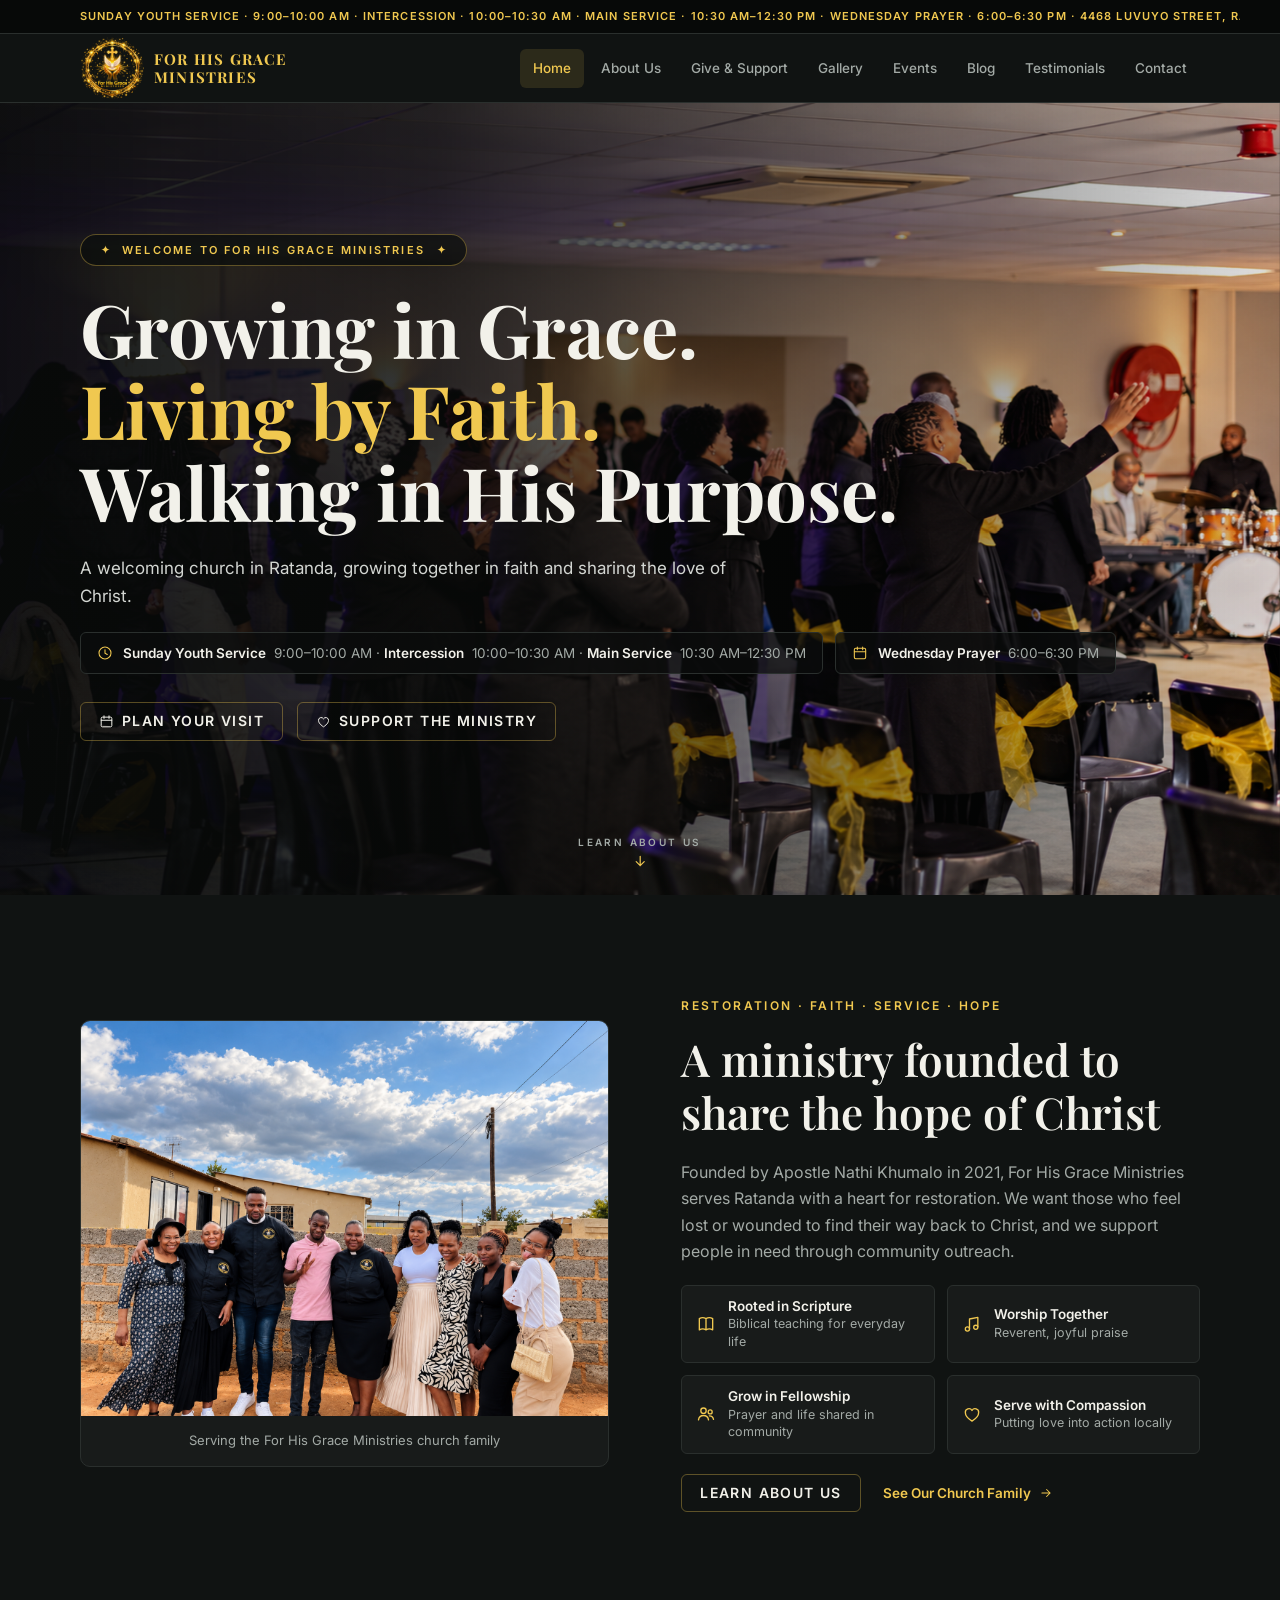
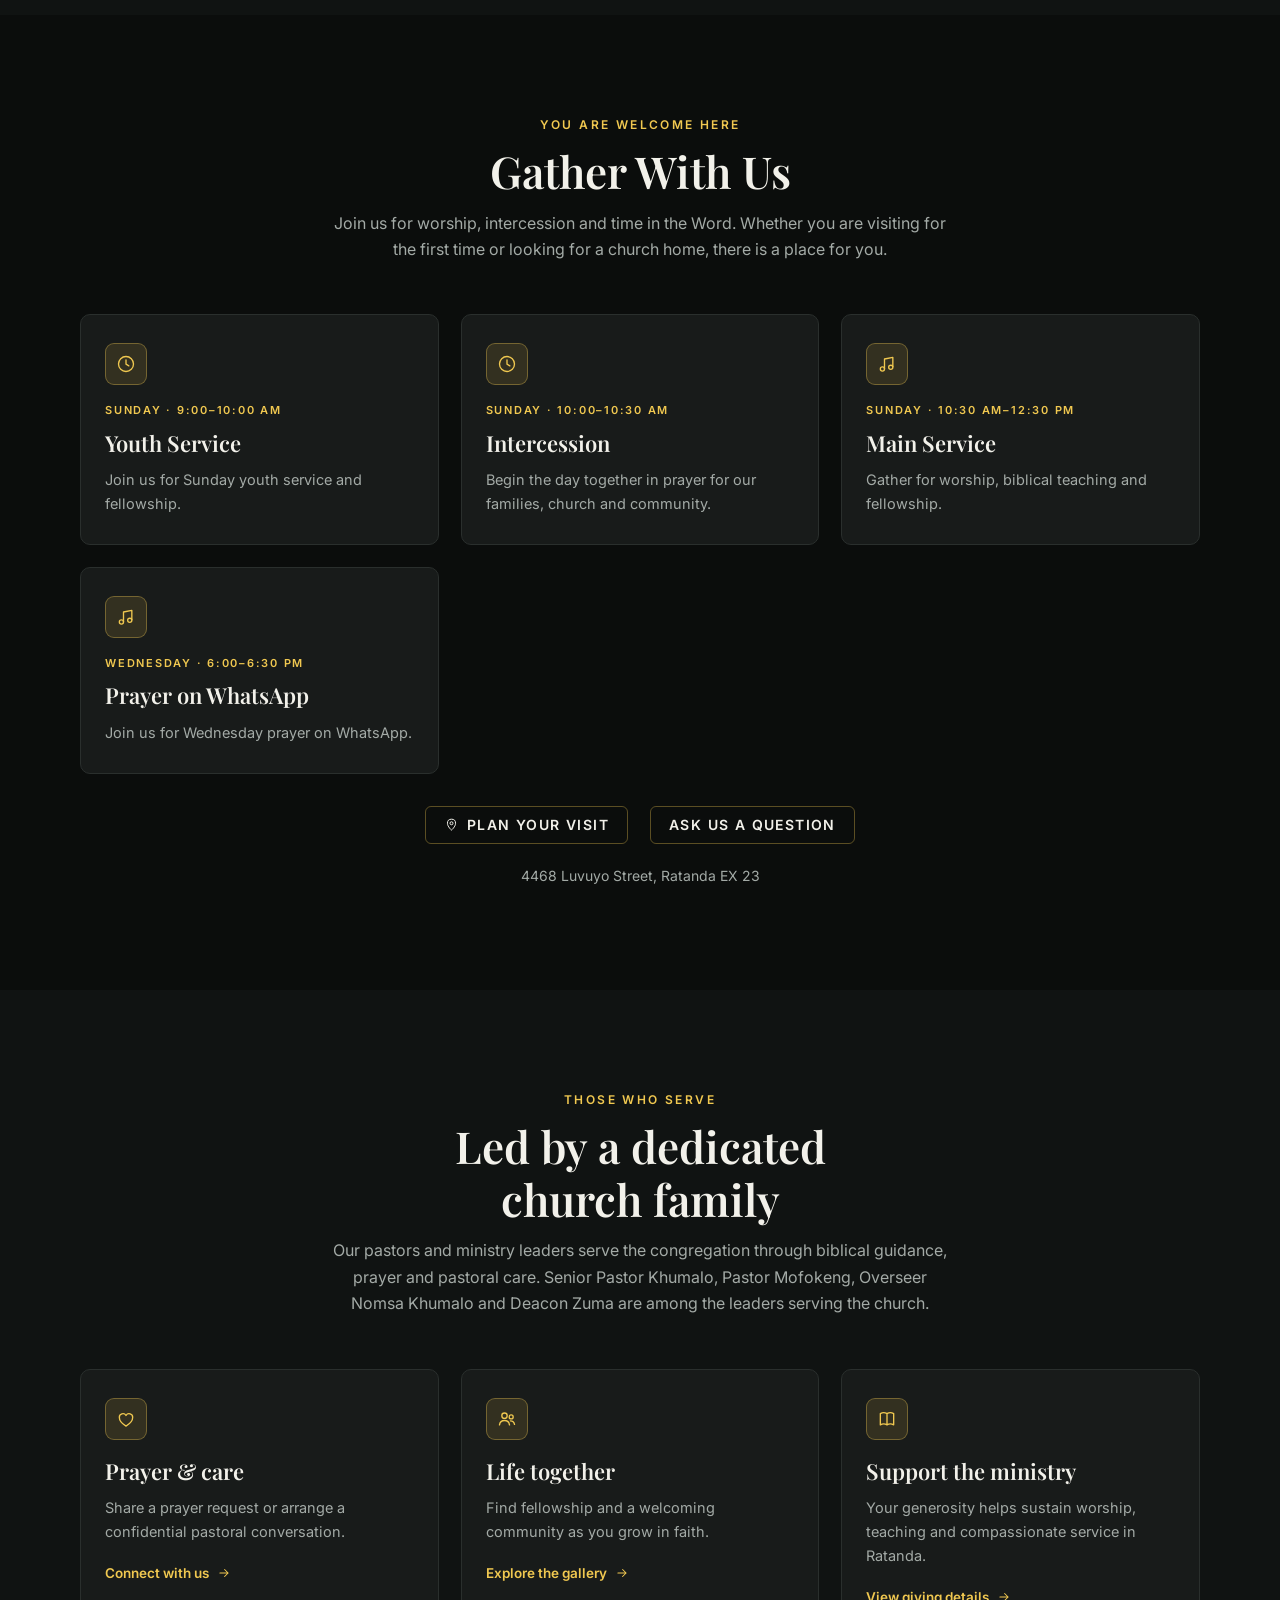
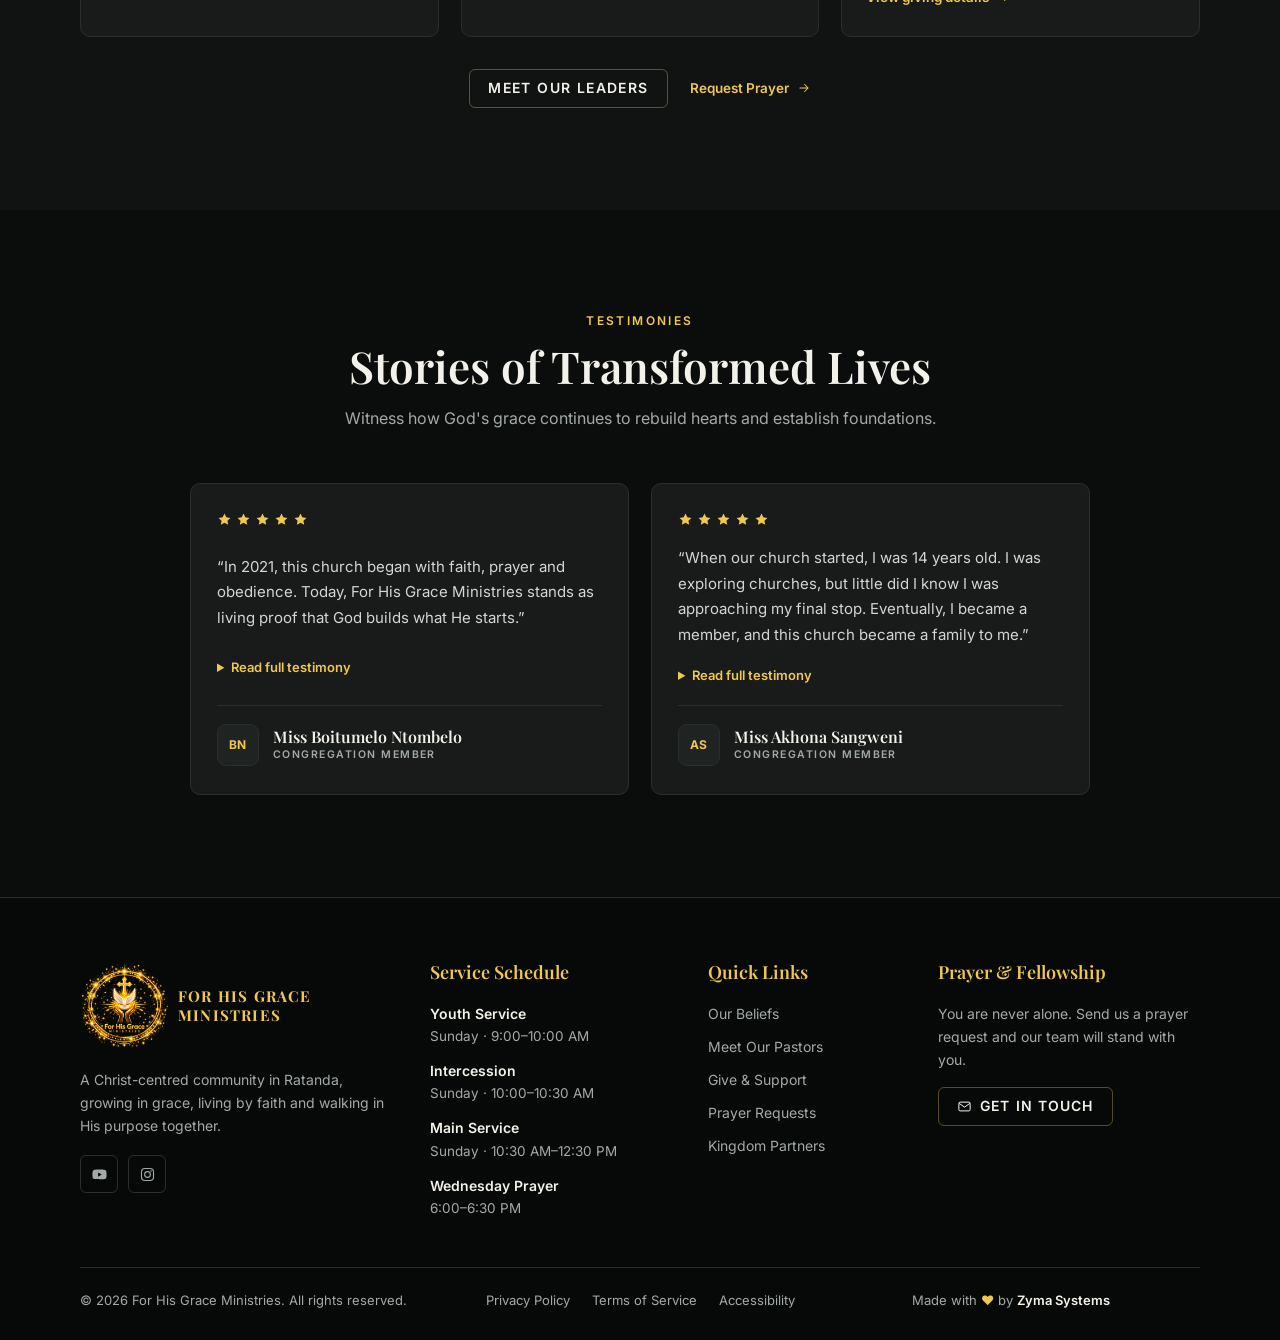
==== commit 084cce30: "events, blogs and pop ups" ====
--- a/index.html
+++ b/index.html
@@ -95,6 +95,12 @@
               <a href="gallery.html" data-page="gallery">Gallery</a>
             </li>
             <li>
+              <a href="events.html" data-page="events">Events</a>
+            </li>
+            <li>
+              <a href="blog.html" data-page="blog">Blog</a>
+            </li>
+            <li>
               <a href="#stories">Testimonials</a>
             </li>
             <li>
@@ -105,6 +111,21 @@
         <button class="menu-btn" id="menuBtn" type="button" aria-label="Open menu" aria-expanded="false" aria-controls="nav"><span></span></button>
       </div>
     </header>
+    <dialog class="announce-popup" id="announcePopup" aria-label="Announcement">
+      <div class="announce-popup-content">
+        <div class="announce-popup-head">
+          <h3 id="popupTitle">Announcement</h3>
+          <div class="announce-popup-meta" id="popupMeta">Today</div>
+        </div>
+        <div class="announce-popup-body" id="popupBody">
+          <p>There are no new announcements at this time. Check back soon for updates from For His Grace Ministries.</p>
+        </div>
+        <div class="announce-popup-actions">
+          <button class="announce-popup-close" id="popupClose" type="button">Close</button>
+        </div>
+      </div>
+    </dialog>
+    <button class="announce-trigger" id="announceTrigger" type="button" aria-label="View announcement" hidden>!</button>
     <main id="main">
       <!-- HERO: your photo with one flat tint (change --hero-tint in styles.css). -->
       <section class="hero" id="top">
--- a/styles.css
+++ b/styles.css
@@ -2102,4 +2102,437 @@
     opacity: 1;
     transform: none;
   }
+}
+
+/* ===== Events page ======================================================== */
+.ev-page {
+  max-width: 1200px;
+  margin-inline: auto;
+  padding-inline: var(--gutter);
+}
+.ev-head {
+  display: flex;
+  flex-direction: column;
+  gap: 10px;
+  margin-bottom: 32px;
+}
+.ev-head h1 {
+  font-size: clamp(32px, 6vw, 48px);
+  letter-spacing: -0.02em;
+}
+.ev-head p {
+  color: var(--muted);
+  font-size: 16px;
+  max-width: 60ch;
+}
+.ev-filter {
+  display: flex;
+  flex-wrap: wrap;
+  gap: 8px;
+  margin-bottom: 24px;
+}
+.ev-grid {
+  display: grid;
+  grid-template-columns: repeat(3, 1fr);
+  gap: 20px;
+}
+.event-card {
+  display: flex;
+  flex-direction: column;
+  background: var(--card);
+  border: 1px solid var(--line);
+  border-radius: var(--r);
+  overflow: hidden;
+  transition: border-color .25s ease, transform .25s ease;
+}
+.event-card:hover {
+  border-color: var(--gold-line);
+  transform: translateY(-4px);
+}
+.event-img {
+  position: relative;
+  width: 100%;
+  height: 200px;
+  background: var(--field);
+  overflow: hidden;
+}
+.event-img img {
+  width: 100%;
+  height: 100%;
+  object-fit: cover;
+  display: block;
+}
+.event-img .placeholder {
+  width: 100%;
+  height: 100%;
+  display: grid;
+  place-items: center;
+  background: var(--field);
+  border: 1px dashed var(--line);
+  color: var(--muted);
+  font-size: 13px;
+  text-align: center;
+}
+.event-date {
+  position: absolute;
+  left: 14px;
+  bottom: 14px;
+  display: inline-flex;
+  flex-direction: column;
+  align-items: flex-start;
+  gap: 2px;
+  background: rgba(8, 10, 9, 0.85);
+  padding: 8px 12px;
+  border-radius: var(--r-sm);
+  border: 1px solid var(--gold-line);
+  backdrop-filter: blur(4px);
+}
+.event-date .day {
+  font-family: var(--display);
+  font-weight: 700;
+  font-size: 22px;
+  line-height: 1;
+  color: var(--gold);
+}
+.event-date .mon {
+  font-size: 11px;
+  text-transform: uppercase;
+  letter-spacing: 0.12em;
+  color: var(--muted);
+}
+.event-body {
+  padding: 16px;
+  display: flex;
+  flex-direction: column;
+  gap: 10px;
+}
+.event-title {
+  font-size: 19px;
+  font-weight: 600;
+  color: var(--text);
+}
+.event-meta {
+  display: flex;
+  flex-wrap: wrap;
+  gap: 10px;
+  color: var(--muted);
+  font-size: 13px;
+}
+.event-meta span {
+  display: inline-flex;
+  align-items: center;
+  gap: 6px;
+}
+.event-excerpt {
+  color: #c9cdc7;
+  font-size: 14px;
+  line-height: 1.55;
+  margin-top: auto;
+}
+.event-actions {
+  margin-top: 12px;
+  display: flex;
+  gap: 8px;
+}
+.btn {
+  display: inline-flex;
+  align-items: center;
+  justify-content: center;
+  gap: 8px;
+  border: 1px solid var(--gold-line);
+  background: transparent;
+  color: var(--text);
+  padding: 10px 18px;
+  border-radius: var(--r-sm);
+  font-size: 14px;
+  font-weight: 600;
+  transition: background .25s ease, border-color .25s ease;
+}
+.btn:hover {
+  background: var(--gold-soft);
+  border-color: var(--gold);
+}
+.btn-primary {
+  background: var(--gold);
+  color: #17120a;
+  border-color: var(--gold);
+}
+.btn-primary:hover {
+  background: var(--gold-hover);
+}
+
+/* ===== Blog page ========================================================== */
+.blog-page {
+  max-width: 1200px;
+  margin-inline: auto;
+  padding-inline: var(--gutter);
+}
+.blog-head {
+  display: flex;
+  flex-direction: column;
+  gap: 10px;
+  margin-bottom: 32px;
+}
+.blog-head h1 {
+  font-size: clamp(32px, 6vw, 48px);
+  letter-spacing: -0.02em;
+}
+.blog-head p {
+  color: var(--muted);
+  font-size: 16px;
+  max-width: 60ch;
+}
+.blog-grid {
+  display: grid;
+  grid-template-columns: repeat(3, 1fr);
+  gap: 24px;
+}
+.post-card {
+  display: flex;
+  flex-direction: column;
+  background: var(--card);
+  border: 1px solid var(--line);
+  border-radius: var(--r);
+  overflow: hidden;
+  transition: border-color .25s ease, transform .25s ease;
+}
+.post-card:hover {
+  border-color: var(--gold-line);
+  transform: translateY(-4px);
+}
+.post-img {
+  position: relative;
+  width: 100%;
+  height: 220px;
+  background: var(--field);
+  overflow: hidden;
+}
+.post-img img {
+  width: 100%;
+  height: 100%;
+  object-fit: cover;
+  display: block;
+}
+.post-img .placeholder {
+  width: 100%;
+  height: 100%;
+  display: grid;
+  place-items: center;
+  background: var(--field);
+  border: 1px dashed var(--line);
+  color: var(--muted);
+  font-size: 13px;
+  text-align: center;
+}
+.post-body {
+  padding: 20px;
+  display: flex;
+  flex-direction: column;
+  gap: 12px;
+}
+.post-tags {
+  display: flex;
+  flex-wrap: wrap;
+  gap: 8px;
+}
+.post-title {
+  font-size: 20px;
+  font-weight: 600;
+  color: var(--text);
+  line-height: 1.3;
+}
+.post-excerpt {
+  color: #c9cdc7;
+  font-size: 14px;
+  line-height: 1.6;
+}
+.post-footer {
+  display: flex;
+  align-items: center;
+  justify-content: space-between;
+  gap: 12px;
+  margin-top: auto;
+}
+.post-meta {
+  display: flex;
+  align-items: baseline;
+  gap: 8px;
+  color: var(--muted);
+  font-size: 13px;
+}
+.post-read {
+  font-size: 13px;
+  font-weight: 600;
+  color: var(--gold);
+}
+.post-read:hover {
+  text-decoration: underline;
+}
+
+/* ===== Popup announcements ================================================ */
+.announce-popup {
+  position: fixed;
+  inset: 0;
+  z-index: 200;
+  display: none;
+  align-items: center;
+  justify-content: center;
+  padding: 24px;
+  background: rgba(8, 10, 9, 0.6);
+  backdrop-filter: blur(8px);
+}
+.announce-popup[open] {
+  display: flex;
+}
+.announce-popup::backdrop {
+  background: rgba(8, 10, 9, 0.75);
+}
+.announce-popup-content {
+  background: var(--card);
+  border: 1px solid var(--line);
+  border-radius: var(--r);
+  width: 100%;
+  max-width: 560px;
+  max-height: 85vh;
+  overflow: auto;
+  box-shadow: 0 20px 50px rgba(0, 0, 0, 0.5);
+  animation: popupFade .35s ease;
+}
+@keyframes popupFade {
+  from { opacity: 0; transform: translateY(16px); }
+  to { opacity: 1; transform: translateY(0); }
+}
+.announce-popup-head {
+  display: flex;
+  align-items: center;
+  justify-content: space-between;
+  gap: 12px;
+  padding: 20px 24px 12px;
+  border-bottom: 1px solid var(--line);
+}
+.announce-popup-head h3 {
+  font-size: 20px;
+  font-weight: 600;
+  color: var(--text);
+}
+.announce-popup-meta {
+  display: flex;
+  align-items: baseline;
+  gap: 8px;
+  color: var(--muted);
+  font-size: 12px;
+}
+.announce-popup-body {
+  padding: 20px 24px 24px;
+  color: #c9cdc7;
+  font-size: 15px;
+  line-height: 1.7;
+}
+.announce-popup-body p {
+  margin: 0 0 14px;
+}
+.announce-popup-body p:last-child {
+  margin-bottom: 0;
+}
+.announce-popup-actions {
+  display: flex;
+  justify-content: flex-end;
+  gap: 10px;
+  padding: 14px 24px 22px;
+  border-top: 1px solid var(--line);
+}
+.announce-popup-close {
+  display: inline-flex;
+  align-items: center;
+  justify-content: center;
+  width: 36px;
+  height: 36px;
+  border: 1px solid var(--gold-line);
+  background: transparent;
+  color: var(--text);
+  border-radius: var(--r-sm);
+  font-size: 14px;
+  font-weight: 600;
+  transition: background .25s ease, border-color .25s ease;
+}
+.announce-popup-close:hover {
+  background: var(--gold-soft);
+  border-color: var(--gold);
+}
+.announce-trigger {
+  position: fixed;
+  right: 20px;
+  bottom: 20px;
+  z-index: 150;
+  display: inline-flex;
+  align-items: center;
+  justify-content: center;
+  width: 48px;
+  height: 48px;
+  border: 1px solid var(--gold-line);
+  background: var(--gold);
+  color: #17120a;
+  border-radius: 50%;
+  font-size: 20px;
+  line-height: 1;
+  box-shadow: 0 8px 24px rgba(240, 200, 80, 0.35);
+  animation: announcePulse 2.5s ease-in-out infinite;
+}
+@keyframes announcePulse {
+  0%, 100% { transform: scale(1); box-shadow: 0 8px 24px rgba(240, 200, 80, 0.35); }
+  50% { transform: scale(1.06); box-shadow: 0 12px 32px rgba(240, 200, 80, 0.5); }
+}
+.announce-trigger:hover {
+  background: var(--gold-hover);
+  transform: scale(1.08);
+}
+.announce-trigger[hidden] {
+  display: none !important;
+}
+
+/* ===== Admin-ready data hooks ============================================= */
+[data-admin-ready] {
+  position: relative;
+}
+[data-admin-ready]::after {
+  content: attr(data-admin-label);
+  position: absolute;
+  top: 6px;
+  right: 6px;
+  font-size: 9px;
+  text-transform: uppercase;
+  letter-spacing: 0.08em;
+  color: var(--gold);
+  background: rgba(240, 200, 80, 0.15);
+  border: 1px solid var(--gold-line);
+  padding: 2px 6px;
+  border-radius: 3px;
+  pointer-events: none;
+  opacity: 0;
+  transition: opacity .2s ease;
+}
+[data-admin-ready]:hover::after,
+[data-admin-ready]:focus-within::after {
+  opacity: 1;
+}
+.img.admin-slot,
+.event-card.admin-slot,
+.post-card.admin-slot {
+  min-height: 200px;
+  display: flex;
+  flex-direction: column;
+  align-items: center;
+  justify-content: center;
+  text-align: center;
+  color: var(--muted);
+  font-size: 13px;
+}
+.img.admin-slot::before,
+.event-card.admin-slot::before,
+.post-card.admin-slot::before {
+  content: "Admin upload slot";
+  display: block;
+  margin-bottom: 6px;
+  font-weight: 600;
+  color: var(--gold);
 }
